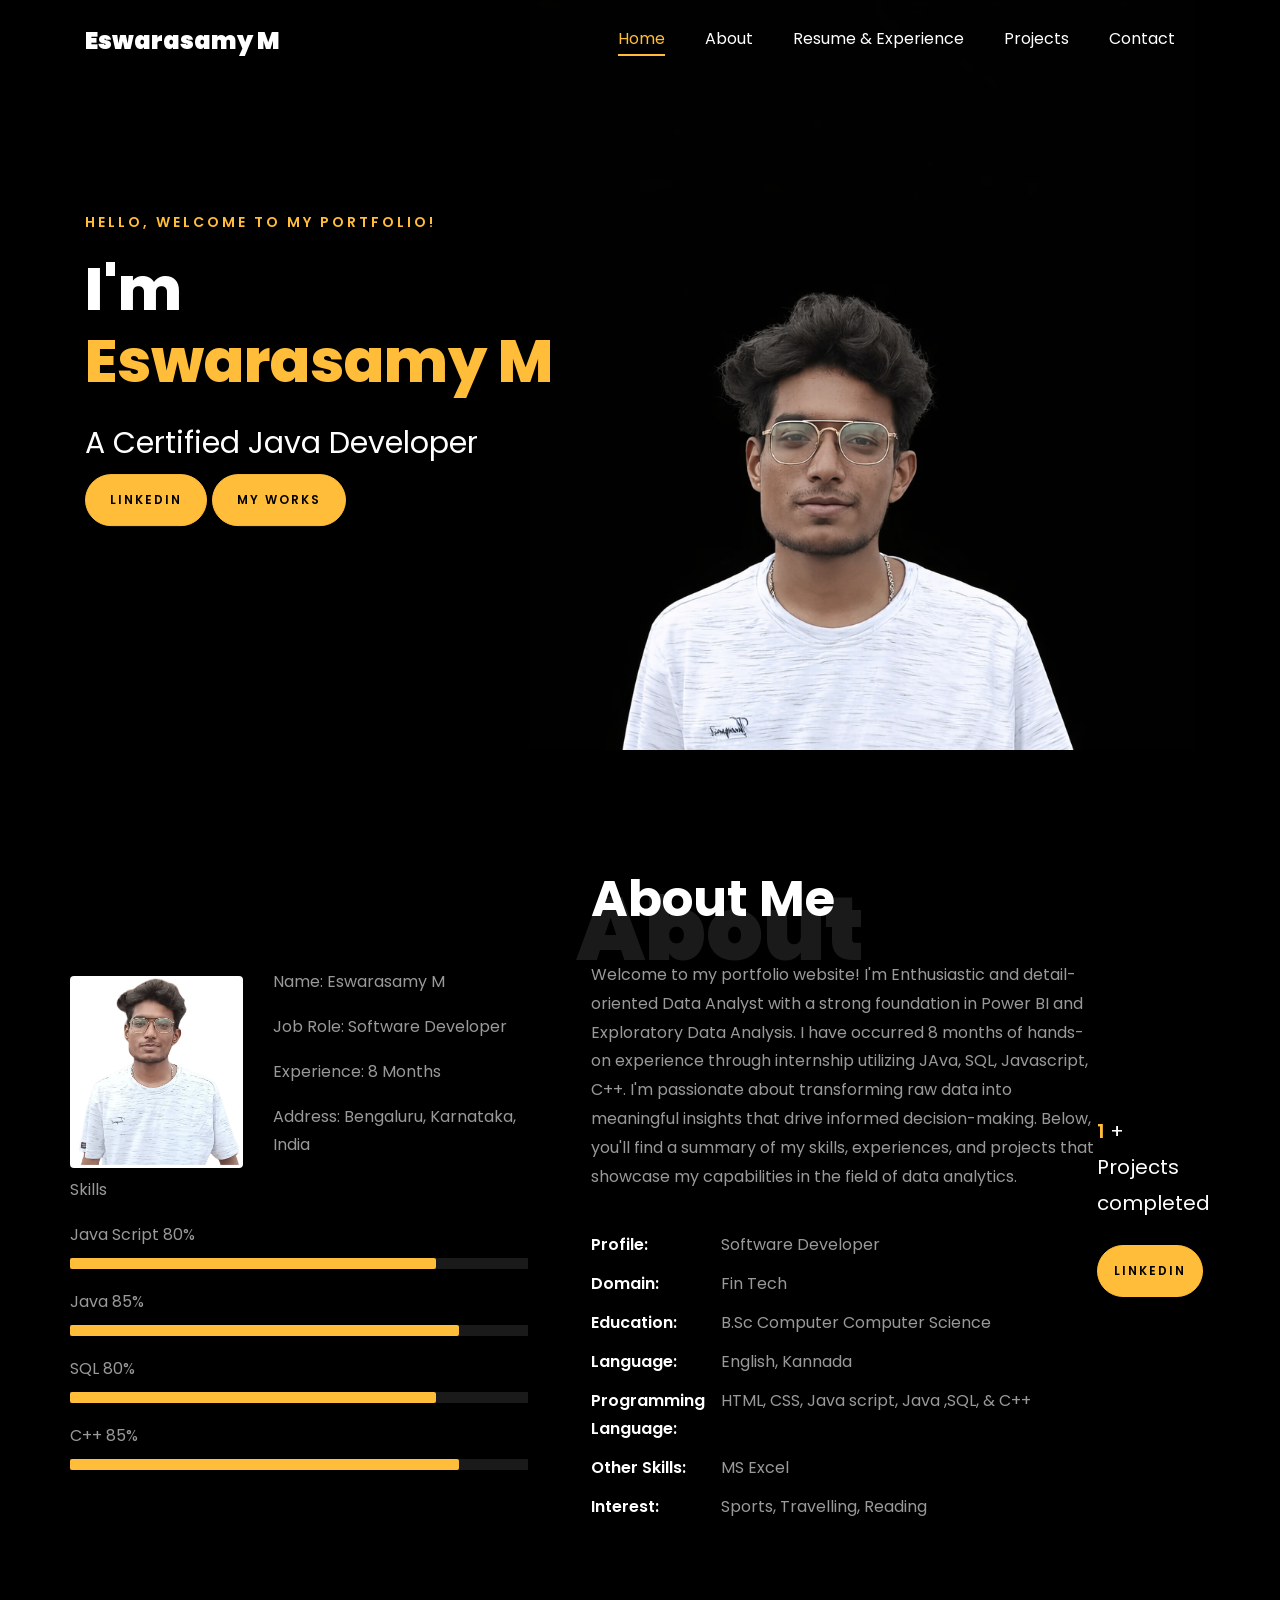
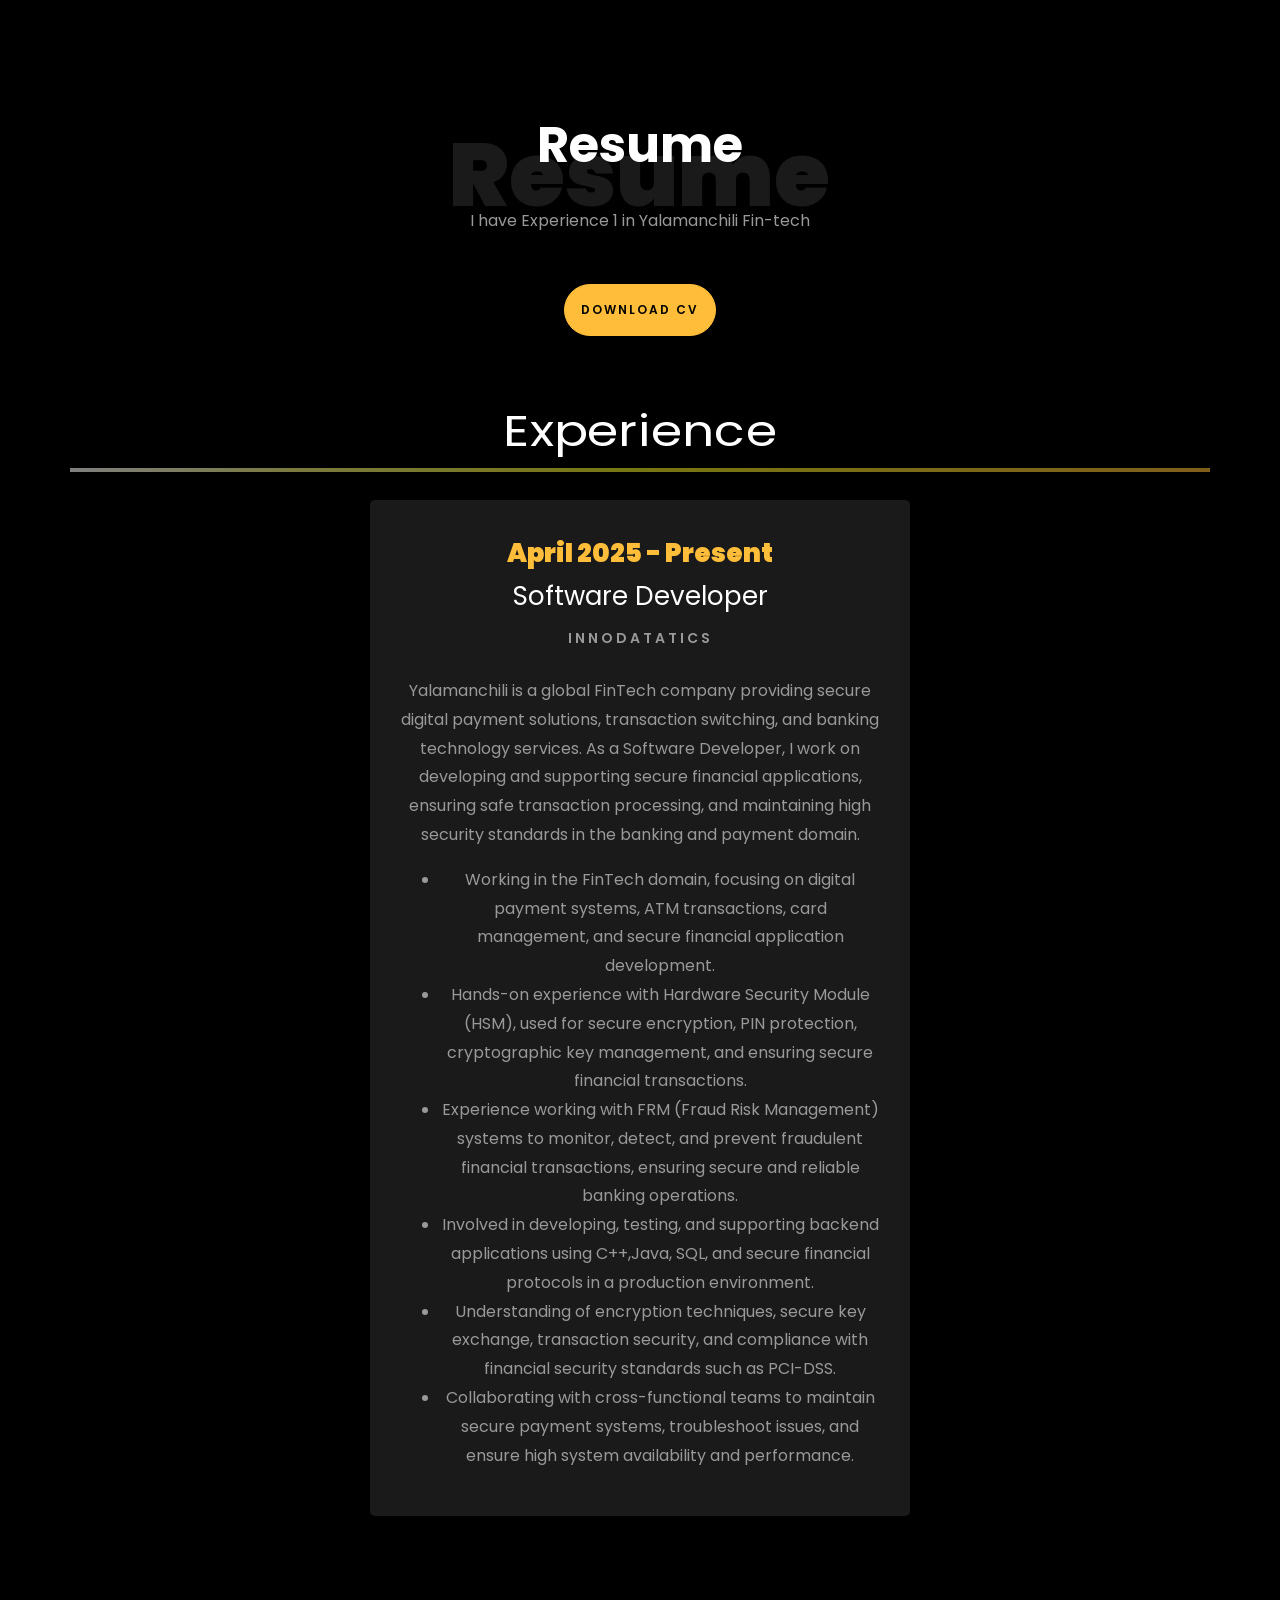
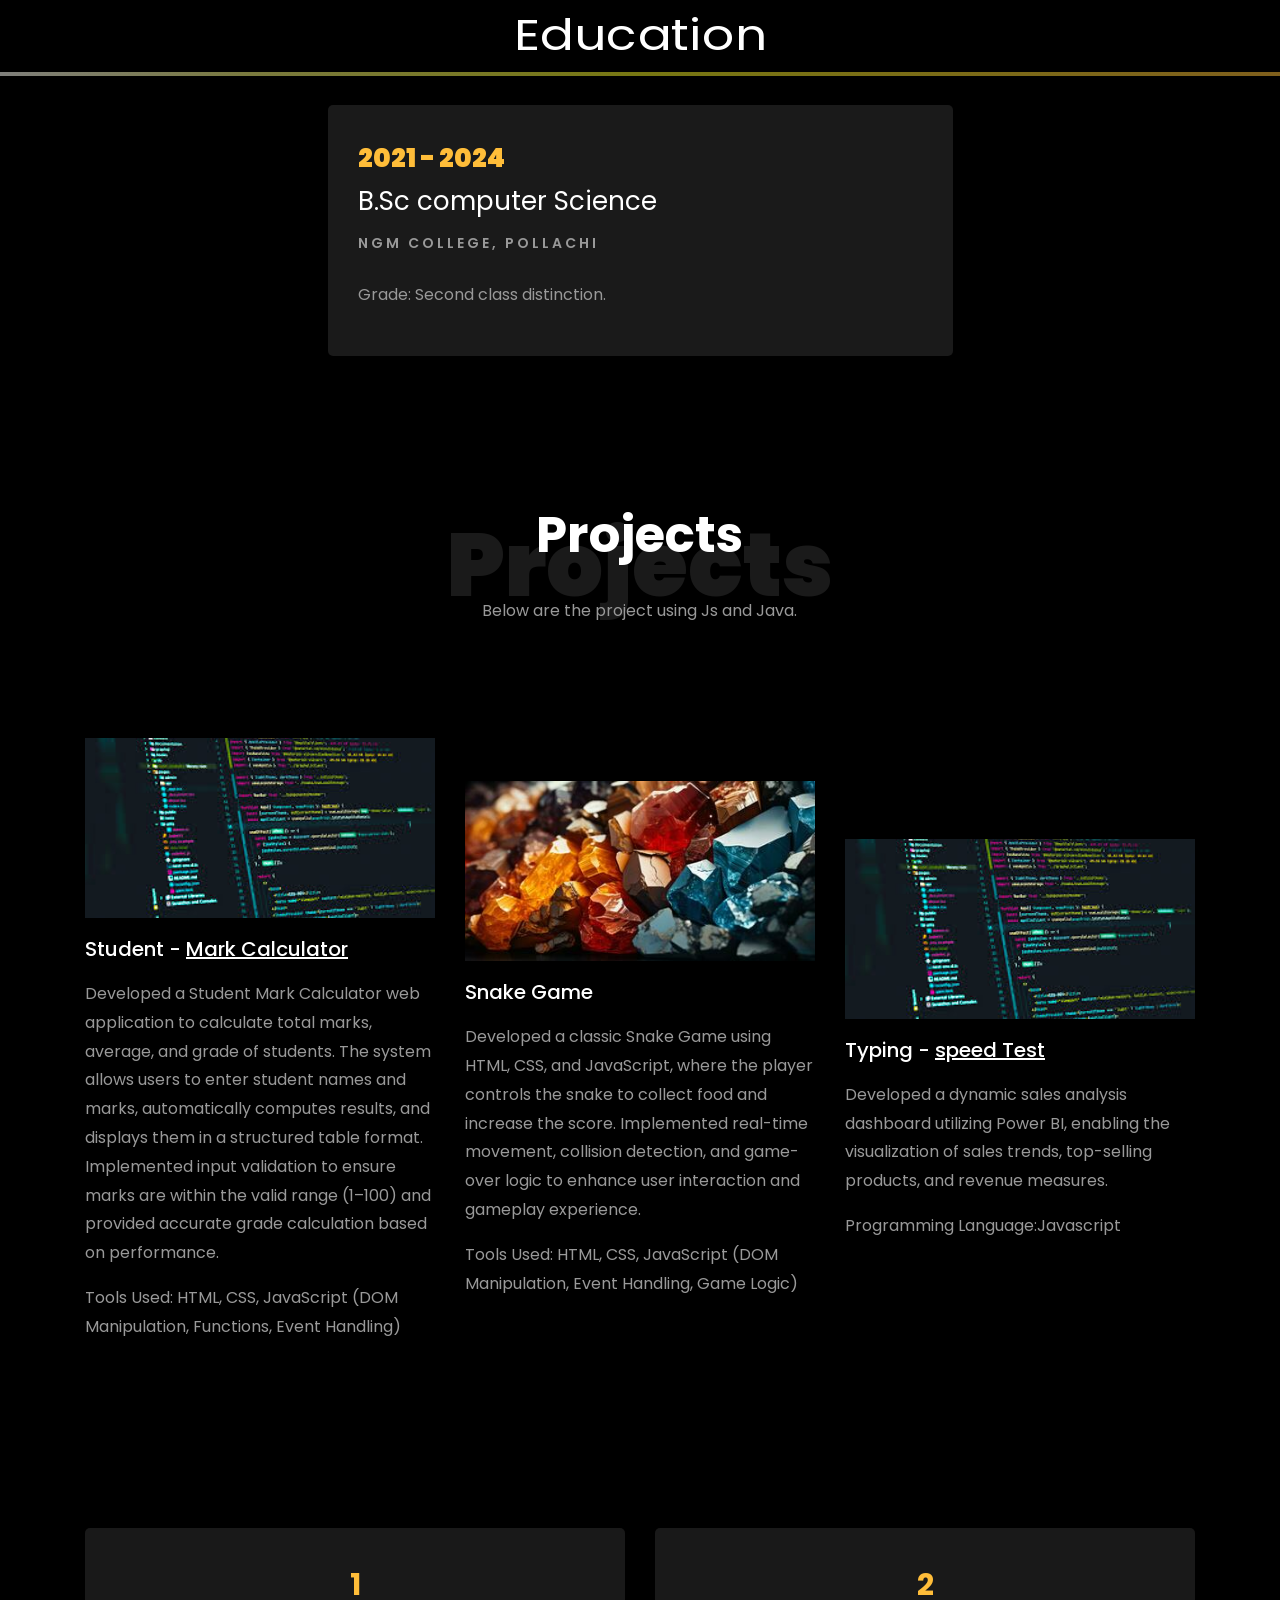
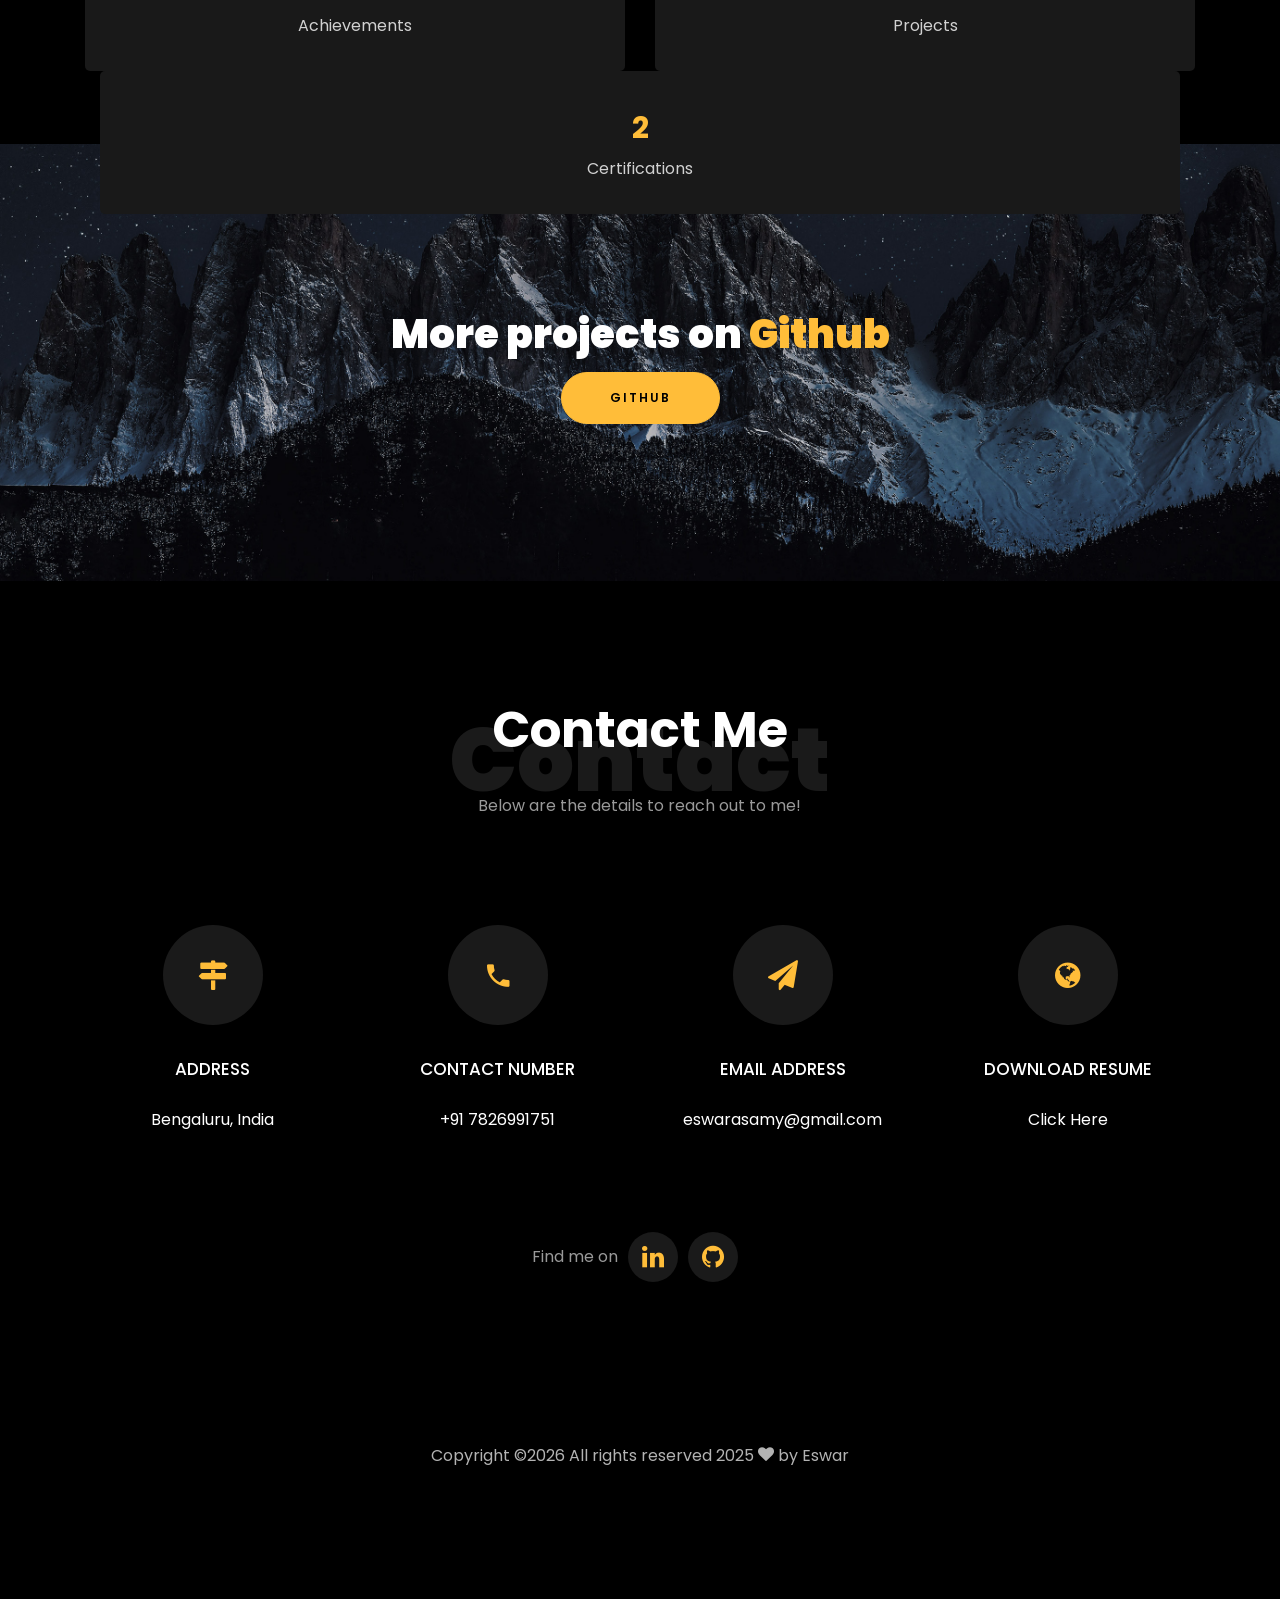
==== index.html @ d90d064b "File Added" ====
<!DOCTYPE html>
<html lang="en">
  <head>
    <title>Eswarsamy M</title>
    <meta charset="utf-8">
    <meta name="viewport" content="width=device-width, initial-scale=1, shrink-to-fit=no">
    
    <link href="https://fonts.googleapis.com/css?family=Poppins:100,200,300,400,500,600,700,800,900" rel="stylesheet">

    <link rel="stylesheet" href="css/open-iconic-bootstrap.min.css">
    <link rel="stylesheet" href="css/animate.css">
    
    <link rel="stylesheet" href="css/owl.carousel.min.css">
    <link rel="stylesheet" href="css/owl.theme.default.min.css">
    <link rel="stylesheet" href="css/magnific-popup.css">

    <link rel="stylesheet" href="css/aos.css">

    <link rel="stylesheet" href="css/ionicons.min.css">
    
    <link rel="stylesheet" href="css/flaticon.css">
    <link rel="stylesheet" href="css/icomoon.css">
    <link rel="stylesheet" href="css/style.css">



<style>

/*======================================
//--//-->   ABOUT
======================================*/

.about-mf .box-shadow-full {
  padding-top: 4rem;
  padding-bottom: 4rem;
}

.about-mf .about-img {
  margin-bottom: 2rem;
}

.about-mf .about-img img {
  margin-left: 10px;
}


.skill-mf .progress {
  /* background-color: #cde1f8; */
  margin: .5rem 0 1.2rem 0;
  border-radius: 0;
  height: .7rem;
}

.skill-mf .progress .progress-bar {
  height: .7rem;
  background-color: #ffbd39;
}


/* Animation styles */
#typing-animation {
  position: relative;
  font-size: 30px;
  font-weight: bold;
  color: rgb(255, 255, 255);
  overflow: hidden;
  white-space: nowrap;
  animation: typing 3s steps(20, end) infinite;
}

#typing-animation:before {
  content: "";
  /* position: absolute; */
  top: 0;
  left: 0;
  width: 0;
  height: 100%;
  background-color: #ccc;
  animation: typing-cursor 0.5s ease-in-out infinite;
}

@keyframes typing {
  from {
    width: 0;
  }
  to {
    width: 100%;
  }
}

@keyframes typing-cursor {
  from {
    width: 5px;
  }
  to {
    width: 0;
  }
}


/* project image zoom effect */

.zoom-effect {
  overflow: hidden;
  transition: transform 0.3s ease-out;
}

.zoom-effect:hover {
  transform: scale(1.1);
}


</style>


  </head>
  <body data-spy="scroll" data-target=".site-navbar-target" data-offset="300">
	  
	  
    <nav class="navbar navbar-expand-lg navbar-dark ftco_navbar ftco-navbar-light site-navbar-target" id="ftco-navbar">
	    <div class="container">
	      <a class="navbar-brand" href="index.html">Eswarasamy M</a>
	      <button class="navbar-toggler js-fh5co-nav-toggle fh5co-nav-toggle" type="button" data-toggle="collapse" data-target="#ftco-nav" aria-controls="ftco-nav" aria-expanded="false" aria-label="Toggle navigation">
	        <span class="oi oi-menu"></span> Menu
	      </button>

	      <div class="collapse navbar-collapse" id="ftco-nav">
	        <ul class="navbar-nav nav ml-auto">
	          <li class="nav-item"><a href="#home-section" class="nav-link"><span>Home</span></a></li>
	          <li class="nav-item"><a href="#about-section" class="nav-link"><span>About</span></a></li>
	          <li class="nav-item"><a href="#resume-section" class="nav-link"><span>Resume & Experience</span></a></li>
	          <li class="nav-item"><a href="#project-section" class="nav-link"><span>Projects</span></a></li>
	          <li class="nav-item"><a href="#contact-section" class="nav-link"><span>Contact</span></a></li>
	        </ul>
	      </div>
	    </div>
	  </nav>
	  <section id="home-section" class="hero">
		  <div class="home-slider  owl-carousel">
	       <div class="slider-item ">
	      	<div class="overlay"></div>
	         <div class="container">
	          <div class="row d-md-flex no-gutters slider-text align-items-end justify-content-end" data-scrollax-parent="true">
				<div class="one-third js-fullheight order-md-last img" style="height: 50px;  background-image: url(images/eswar.PNG) ; background-color: black;" > 
	          	 <div class="overlay"></div>
	          	</div>
		          <div class="one-forth d-flex  align-items-center ftco-animate" data-scrollax=" properties: { translateY: '70%' }">
		          	<div class="text">
		          		<span class="subheading">Hello, Welcome to my Portfolio!</span>
			            <h1 class="mb-4 mt-3">I'm <span>Eswarasamy M</span></h1>

						<!-- Element to contain animated typing -->
						<span id="typing-animation"></span>

						<script>

						// Initialize the typing animation
						const typingAnimationElement = document.getElementById('typing-animation');

						// Create an array of typing text
						const typingTexts = [
						// 'Data Analyst  ',
						//'MCA Graduate  ',
						//  'Teacher   ',
						];

						// Create a function to display the typing animation for a given text
						function playTypingAnimation(text) {
						// Loop through each character and add it to the element
						for (let i = 0; i < text.length; i++) {
							setTimeout(() => {
							typingAnimationElement.textContent += text[i];
							}, i * 200); // Increase the delay to slow down the typing animation
						}

						// Once the animation is complete, reset the text and start over
						setTimeout(() => {
							typingAnimationElement.textContent = '';
							playTypingAnimation(typingTexts[(typingTexts.indexOf(text) + 1) % typingTexts.length]);
						}, text.length * 200);
						}

						// Start the typing animation loop
						playTypingAnimation(typingTexts[0]);

						</script>

						<!--<br>
						<br>    -->
			            <h2>A Certified Java Developer</h2>
						<!-- <h2 class="d-flex" style="margin-bottom: 0">With over 5 years of experience</h2> -->
						<!-- <br> -->
			            <!-- <p><a href="https://www.youtube.com/@RishabhMishraOfficial" class="btn btn-primary py-3 px-4">YouTube</a> -->
							<p><a href="https://www.linkedin.com/in/eswarasamy/" class="btn btn-primary py-3 px-4">LinkedIn</a>  
							<a href="https://github.com/Eswarasamym" class="btn btn-primary py-3 px-4">My works</a></p> <!-- for white and black buttonbtn btn-white btn-outline-white py-3 px-4-->
		            </div>
		          </div>
	        	</div>
	        </div>
	      </div>
		</div>
    </section>



    <section class="ftco-about img ftco-section ftco-no-pb" id="about-section">
    	<div class="container">
			<div class="row">
				<div class="row d-flex align-items-stretch">
				<!-- <div class="row d-flex"> -->
					<div class="col-md-6 col-lg-5 d-flex">
						<div class="img-about img d-flex align-items-stretch">
							<div class="overlay">
								<div class="row">
									<div class="col-sm-6 col-md-5">
									  <div class="about-img">
										<img src="images/Eswarasamy.PNG" class="img-fluid rounded b-shadow-a" alt="">
									  </div>
									</div>
									<!-- Details next to profile image -->
									<div class="col-sm-6 col-md-7">
									  <div class="about-info">
										<p><span class="title-s">Name: </span> <span>Eswarasamy M</span></p>
										<p><span class="title-s">Job Role: </span> <span>Software Developer</span></p>
										<p><span class="title-s">Experience: </span> <span>8 Months</span></p>
										<p><span class="title-s">Address: </span> <span>Bengaluru, Karnataka, India</span></p>
									  </div>
									</div>
								  </div>

								<div class="skill-mf">
									<p class="title-s">Skills</p>
									<span>Java Script</Script></span> <span class="pull-right">80%</span>
									<div class="progress">
										<div class="progress-bar" role="progressbar" style="width: 80%;" aria-valuenow="80" aria-valuemin="0"
											aria-valuemax="100"></div>
									</div>
									
									<span>Java</span> <span class="pull-right">85%</span>
									<div class="progress">
										<div class="progress-bar" role="progressbar" style="width: 85%" aria-valuenow="85" aria-valuemin="0"
											aria-valuemax="100"></div>
									</div>
									
									<span>SQL</span> <span class="pull-right">80%</span>
									<div class="progress">
										<div class="progress-bar" role="progressbar" style="width: 80%" aria-valuenow="80" aria-valuemin="0"
											aria-valuemax="100"></div>
									</div>
									
									<span>C++</span> <span class="pull-right">85%</span>
									<div class="progress">
										<div class="progress-bar" role="progressbar" style="width: 85%" aria-valuenow="85" aria-valuemin="0"
											aria-valuemax="100"></div>
									</div>
									
									<!--<span>MS Excel</span> <span class="pull-right">85%</span>
									<div class="progress">
										<div class="progress-bar" role="progressbar" style="width: 85%" aria-valuenow="85" aria-valuemin="0"
											aria-valuemax="100"></div> 
									</div>   -->
								</div>
							</div>
						</div>
					</div>
					
					<div class="col-md-6 col-lg-7 pl-lg-5 pb-5">
						<div class="row justify-content-start pb-3">
							<div class="col-md-12 heading-section ftco-animate">
								
								<h1 class="big">About</h1>
								<h2 class="mb-4">About Me</h2>
								
								<p>Welcome to my portfolio website! I'm Enthusiastic and detail-oriented Data Analyst with a strong foundation in Power BI and Exploratory Data Analysis. I have occurred 8 months of hands-on experience
									through internship utilizing JAva, SQL, Javascript, C++. I'm passionate about transforming raw data into meaningful insights that drive informed decision-making. 
									Below, you'll find a summary of my skills, experiences, and projects that showcase my capabilities in the field of data analytics.
								</p>
								<ul class="about-info mt-4 px-md-0 px-2">
									<li class="d-flex"><span>Profile:</span> <span>Software Developer</span></li>
									<li class="d-flex"><span>Domain:</span> <span>Fin Tech</span></li>
									<li class="d-flex"><span>Education:</span> <span>B.Sc  Computer Computer Science</span></li>
									<li class="d-flex"><span>Language:</span> <span>English, Kannada</span></li>
									<li class="d-flex"><span>Programming Language:</span> <span>HTML, CSS, Java script, Java ,SQL, &amp; C++  </span></li>
									<li class="d-flex"><span>Other Skills:</span> <span> MS Excel</span></li>
									<li class="d-flex"><span>Interest:</span> <span>Sports, Travelling, Reading</span></li>
									
								</ul>
							</div>
						</div>


						<div class="counter-wrap ftco-animate d-flex mt-md-3">
							<div class="text">
								<p class="mb-4">
									<span class="number" data-number="5">0</span> <span>+</span>
									<span>&nbsp; Projects completed</span>
								</p>
								<p><a href="https://www.linkedin.com/in/eswarasamy/" target="_blank" class="btn btn-primary py-3 px-3">LinkedIn</a></p>
							</div>
						</div>
					</div>
				</div>
			</div>
		</div>
    </section>



	
    <section class="ftco-section ftco-no-pb" id="resume-section">
    	<div class="container">
    		<div class="row justify-content-center pb-5">
          <div class="col-md-10 heading-section text-center ftco-animate">
          	<h1 class="big big-2">Resume</h1>
            <h2 class="mb-4">Resume</h2>
            <p>I have Experience 1 in Yalamanchili Fin-tech </p>
			<div class="row justify-content-center mt-5">
				<div class="col-md-6 text-center ftco-animate">
					<p><a href="./Docement/Eswarasamy_Software_Developer.pdf" target="_blank" class="btn btn-primary py-3 px-3">Download CV</a></p>
				</div>
			</div>
          </div>
        </div>


		<div class="row">
			<h1 class="big-4">Experience</h1>
			<div class="underline"></div>
		</div>
		<br>
		
		<!--<div class="row">
				<div class="col-md-6">
					<div class="resume-wrap ftco-animate" align item="'Center">
						<span class="date">April 2025 - Present</span>
						<h2>Software Developer</h2>
						<span class="position">Innodatatics</span>
						<p class="mt-4">Innodatatics is constantly engaged in solving the problems of clients by closely working with them at each level in the field of Data Analytics, IOT, Deep Learning.</p>
						    <ul>
								<li>Possess a solid understanding of data visualization techniques, including EDA(4 Moment Business Decisions).</li>
								<li>Gained hands-on experience in data pre-processing, reports building and collaborative problem-solving.</li>
								<li>Pre-processing and building a Data Visulization reports using Python, EDA, SQL, Power BI, Tableau and Advanced Excel.</li>
								<li>Skilled in data cleaning and pre-processing, data visualization, report building and programming language like python. Familiar with Python libraries like Pandas, Numpy, Seaborn, Matplotlib, Scipy</li>
							</ul>
						</p>
					</div>

				</div>-->

			<div class="row">
    		<div class="col-md-6">
        	<div class="resume-wrap ftco-animate text-center">
            <span class="date">April 2025 - Present</span>
            <h2>Software Developer</h2>
            <span class="position">Innodatatics</span>
            <p class="mt-4">
    Yalamanchili is a global FinTech company providing secure digital payment solutions, transaction switching, and banking technology services. As a Software Developer, I work on developing and supporting secure financial applications, ensuring safe transaction processing, and maintaining high security standards in the banking and payment domain.
</p>

<ul class="text-start">

    <li>Working in the FinTech domain, focusing on digital payment systems, ATM transactions, card management, and secure financial application development.</li>

    <li>Hands-on experience with Hardware Security Module (HSM), used for secure encryption, PIN protection, cryptographic key management, and ensuring secure financial transactions.</li>

    <li>Experience working with FRM (Fraud Risk Management) systems to monitor, detect, and prevent fraudulent financial transactions, ensuring secure and reliable banking operations.</li>

    <li>Involved in developing, testing, and supporting backend applications using C++,Java, SQL, and secure financial protocols in a production environment.</li>

    <li>Understanding of encryption techniques, secure key exchange, transaction security, and compliance with financial security standards such as PCI-DSS.</li>

    <li>Collaborating with cross-functional teams to maintain secure payment systems, troubleshoot issues, and ensure high system availability and performance.</li>

</ul>


        </div>
    </div>
</div>


				<!--<div class="col-md-6">
					<div class="resume-wrap ftco-animate">
						<span class="date">NOV 2023 - DEC 2023</span>
						<h2>Data Analyst Virtual Intern</h2>
						<span class="position">MeriSKILL</span>
						<p class="mt-4">MeriSKILL is an expanding Edtech platform with a global presence in 50+ countries India, US, UK, Canada and many, focusing on the development of a social media platform designed to enhance skills, foster networking, and facilitate content sharing.</p>
							<ul>
								<li>Assisted in understanding clients business problem, objective and constraint.</li>
								<li>Solved difficulties with data consistency and performed exploratory data analysis on large datasets to identify trends, outliers, and other insights using SQL and Python.</li>
								<li>Assisted in the development of data visualizations and reports to effectively communicate key insights to stakeholders using Power BI.</li>
							</ul>
						</p>
					</div>-->

				</div>
			</div>

		<br>
		<br>

		<style>
			.resume-wrap {
				height: 100%; /* Adjust this value as needed */
			}
		</style>
		<div class="row">
			<h1 class="big-4">Education</h1>
			<div class="underline"></div>
		</div>
		<br>
		
			<div class="row">
    			<div class="col-md-6">
    				<div class="resume-wrap ftco-animate">
    					<span class="date">2021 - 2024</span>
    					<h2>B.Sc computer Science</h2>
    					<span class="position">NGM College, pollachi</span>
    					<p class="mt-4">Grade: Second class distinction.</p>
    				</div>
    			</div>

    			<!--<div class="col-md-6">
    				<div class="resume-wrap ftco-animate">
    					<span class="date">2015 - 2017</span>
    					<h2>Pre University College</h2>
    					<span class="position">Concorde Mahesh PU College</span>
    					<p class="mt-4">Grade: First class distinction.</p>
    				</div>
				</div>-->
    		</div>

    	
    	</div>
    </section>


    <section class="ftco-section" id="project-section">
      <div class="container">
        <div class="row justify-content-center mb-5 pb-5">
          <div class="col-md-7 heading-section text-center ftco-animate">
            <h1 class="big big-2">Projects</h1>
            <h2 class="mb-4">Projects</h2>
            <p>Below are the project using Js and Java.</p>
          </div>
        </div>
        <div class="row d-flex">
          <div class="col-md-4 d-flex ftco-animate">
          	<div class="blog-entry justify-content-end">
              <a href="https://github.com/Eswarasamym/Student-Grade-Calculator" class="block-20 zoom-effect" style="background-image: url('images/project1.jpg');">
              </a>
              <div class="text mt-3 float-right d-block">

                <h3 class="heading"><a href="  ">Student  - <u>Mark Calculator</u></a></h3>
                <p>Developed a Student Mark Calculator web application to calculate total marks, average, and grade of students. The system allows users to enter student names and marks, automatically computes results, and displays them in a structured table format. Implemented input validation to ensure marks are within the valid range (1–100) and provided accurate grade calculation based on performance.</p>

				<p>Tools Used: HTML, CSS, JavaScript (DOM Manipulation, Functions, Event Handling)</p>
              </div>
            </div>
          </div>
          <div class="col-md-4 d-flex ftco-animate">
          	<div class="blog-entry justify-content-end">
              <a href="#" class="block-20 zoom-effect" style="background-image: url('images/project2.jpg');">
              </a>
              <div class="text mt-3 float-right d-block">

                <h3 class="heading"><a href="#">Snake Game</a></h3>

				<p>Developed a classic Snake Game using HTML, CSS, and JavaScript, where the player controls the snake to collect food and increase the score. Implemented real-time movement, collision detection, and game-over logic to enhance user interaction and gameplay experience.</p>

				<p>Tools Used: HTML, CSS, JavaScript (DOM Manipulation, Event Handling, Game Logic)</p>

              </div>
            </div>
          </div>
          <div class="col-md-4 d-flex ftco-animate">
          	<div class="blog-entry">
              <a href="https://github.com/Eswarasamym/Typing-Speed-test" class="block-20 zoom-effect" style="background-image: url('images/project1.jpg');">
              </a>
              <div class="text mt-3 float-right d-block">

                <h3 class="heading"><a href="https://github.com/Eswarasamym/Typing-Speed-test">Typing  - <u>speed Test</u></a></h3>
                <p>Developed a dynamic sales analysis dashboard utilizing Power BI, enabling the visualization of sales trends, top-selling products, and revenue measures.</p>
				<p>Programming Language:Javascript</p>
              </div>
            </div>
          </div>
        </div>
	<br>
		<!-- added justify-content-center to center align the last two projects -->
		<div class="row d-flex justify-content-center">  
			<!--<div class="col-md-4 d-flex ftco-animate">
				<div class="blog-entry justify-content-end">
				<a href="https://github.com/DeekshithKGowda/Road-Accident-Analysis-Power-BI" class="block-20 zoom-effect" style="background-image: url('images/project4.jpeg');">
				</a>
				<div class="text mt-3 float-right d-block">
  
				  <h3 class="heading"><a href="https://github.com/DeekshithKGowda/Road-Accident-Analysis-Power-BI">Road Accident Analysis Project</a></h3>
				  <p>Designed an in depth tracking and analysis report for recurring traffic incidents, and developed a comprehensive tracking and analysis report for recurrent traffic accidents. </p>
				  <p>Tools Used: Power BI</p>
				</div>
			  </div>
			</div>-->
		 </div>
	  </div>
	</section>

	<section class="ftco-section ftco-no-pt ftco-no-pb ftco-counter img" id="section-counter">
      <div class="container">
		<div class="row d-md-flex align-items-center">
          <div class="col-md d-flex justify-content-center counter-wrap ftco-animate">
            <div class="block-18">
              <div class="text">
                <strong class="number" data-number="4">0</strong>
                <span>Achievements</span>
              </div>
            </div>
          </div>
          <div class="col-md d-flex justify-content-center counter-wrap ftco-animate">
            <div class="block-18">
              <div class="text">
                <strong class="number" data-number="7">0</strong>
                <span>Projects</span>
              </div>
            </div>
          </div>
          
          </div>

          <div class="col-md d-flex justify-content-center counter-wrap ftco-animate">
            <div class="block-18">
              <div class="text">
                <strong class="number" data-number="7">0</strong>
                <span>Certifications</span>
              </div>
            </div>
          </div>
        </div>
      </div>
	
	  <div class="ftco-section ftco-hireme img margin-top" style="background-image: url(images/bg_1.jpg)">
			<!-- <div class="container"> -->
				<div class="row justify-content-center">
					<div class="col-md-7 ftco-animate text-center">
						<h2>More projects on<span> Github  </span> </h2>
						<p><a href="https://github.com/Eswarasamym/" target="_blank" class="btn btn-primary py-3 px-5">GitHub</a></p>
						<br> 	
						
					</div>
				</div>
			<!-- </div> -->
		</div>
	</section>



    <section class="ftco-section contact-section ftco-no-pb" id="contact-section">
      <div class="container">
      	<div class="row justify-content-center mb-5 pb-3">
          <div class="col-md-7 heading-section text-center ftco-animate">
            <h1 class="big big-2">Contact</h1>
            <h2 class="mb-4">Contact Me</h2>
            <p>Below are the details to reach out to me!</p>
          </div>
        </div>

        <div class="row d-flex contact-info mb-5">
          <div class="col-md-6 col-lg-3 d-flex ftco-animate">
          	<div class="align-self-stretch box p-4 text-center">
          		<div class="icon d-flex align-items-center justify-content-center">
          			<span class="icon-map-signs"></span>
          		</div>
          		<h3 class="mb-4">Address</h3>
	            <p><a href="#">Bengaluru, India</a></p>
	          </div>
          </div>
          <div class="col-md-6 col-lg-3 d-flex ftco-animate">
          	<div class="align-self-stretch box p-4 text-center">
          		<div class="icon d-flex align-items-center justify-content-center">
          			<span class="icon-phone2"></span>
          		</div>
          		<h3 class="mb-4">Contact Number</h3>
	            <p><a href="tel://7826991751">+91 7826991751</a></p>
	          </div>
          </div>
          <div class="col-md-6 col-lg-3 d-flex ftco-animate">
          	<div class="align-self-stretch box p-4 text-center">
          		<div class="icon d-flex align-items-center justify-content-center">
          			<span class="icon-paper-plane"></span>
          		</div>
          		<h3 class="mb-4">Email Address</h3>
	            <p><a href="mailto:eswarasamy87@gmail.com">eswarasamy@gmail.com</a></p>
	          </div>
          </div>
          <div class="col-md-6 col-lg-3 d-flex ftco-animate">
          	<div class="align-self-stretch box p-4 text-center">
          		<div class="icon d-flex align-items-center justify-content-center">
          			<span class="icon-globe"></span>
          		</div>
          		<h3 class="mb-4">Download Resume</h3>
	            <p><a href="./Docement/Eswarasamy_Software_Developer.pdf">Click Here</a></p>
	          </div>
          </div>

		  <div class="container">
			<br>
			<br>
			
			</div>
				<br>
					<ul class="ftco-footer-social list-unstyled d-flex justify-content-center align-items-center mb-0">
					  <li class="ftco-animate normal-txt">Find me on </li>
					  <!-- <li class="ftco-animate"><a href="https://www.youtube.com/@RishabhMishraOfficial"><span class="icon-youtube"></span></a></li> -->
					  <li class="ftco-animate"><a href="https://www.linkedin.com/in/eswarasamy/"><span class="icon-linkedin"></span></a></li>  
					  <!-- <li class="ftco-animate"><a href="https://twitter.com/rishabhnmishra"><span class="icon-twitter"></span></a></li>
					  <li class="ftco-animate"><a href="https://twitter.com/rishabhnmishra"><span class="icon-facebook"></span></a></li>
				      <li class="ftco-animate"><a href="https://www.instagram.com/rishabhnmishra/"><span class="icon-instagram"></span></a></li> -->
					  <li class="ftco-animate"><a href="https://github.com/Eswarasamym"><span class="icon-github"></span></a></li>  
					</ul>
				<br>
		   </div>
   </div>
 </section>


 
	
    <footer class="ftco-footer ftco-section">
		<div class="container">
		  <div class="row">
			<div class="col-md-12 text-center">
  
			  <p><!-- Link back to Colorlib can't be removed. Template is licensed under CC BY 3.0. -->
	Copyright &copy;<script>document.write(new Date().getFullYear());</script> All rights reserved 2025 <i class="icon-heart color-danger" aria-hidden="true"></i> by <a href="#" target="_blank">Eswar</a>
	<!-- Link back to Colorlib can't be removed. Template is licensed under CC BY 3.0. --></p>
			</div>
		  </div>
		</div>
	  </footer>


  <!-- loader -->
  <div id="ftco-loader" class="show fullscreen"><svg class="circular" width="48px" height="48px"><circle class="path-bg" cx="24" cy="24" r="22" fill="none" stroke-width="4" stroke="#eeeeee"/><circle class="path" cx="24" cy="24" r="22" fill="none" stroke-width="4" stroke-miterlimit="10" stroke="#F96D00"/></svg></div>


  <script src="js/jquery.min.js"></script>
  <script src="js/jquery-migrate-3.0.1.min.js"></script>
  <script src="js/popper.min.js"></script>
  <script src="js/bootstrap.min.js"></script>
  <script src="js/jquery.easing.1.3.js"></script>
  <script src="js/jquery.waypoints.min.js"></script>
  <script src="js/jquery.stellar.min.js"></script>
  <script src="js/owl.carousel.min.js"></script>
  <script src="js/jquery.magnific-popup.min.js"></script>
  <script src="js/aos.js"></script>
  <script src="js/jquery.animateNumber.min.js"></script>
  <script src="js/scrollax.min.js"></script>
  
  <script src="js/main.js"></script>
    
  </body>
</html>
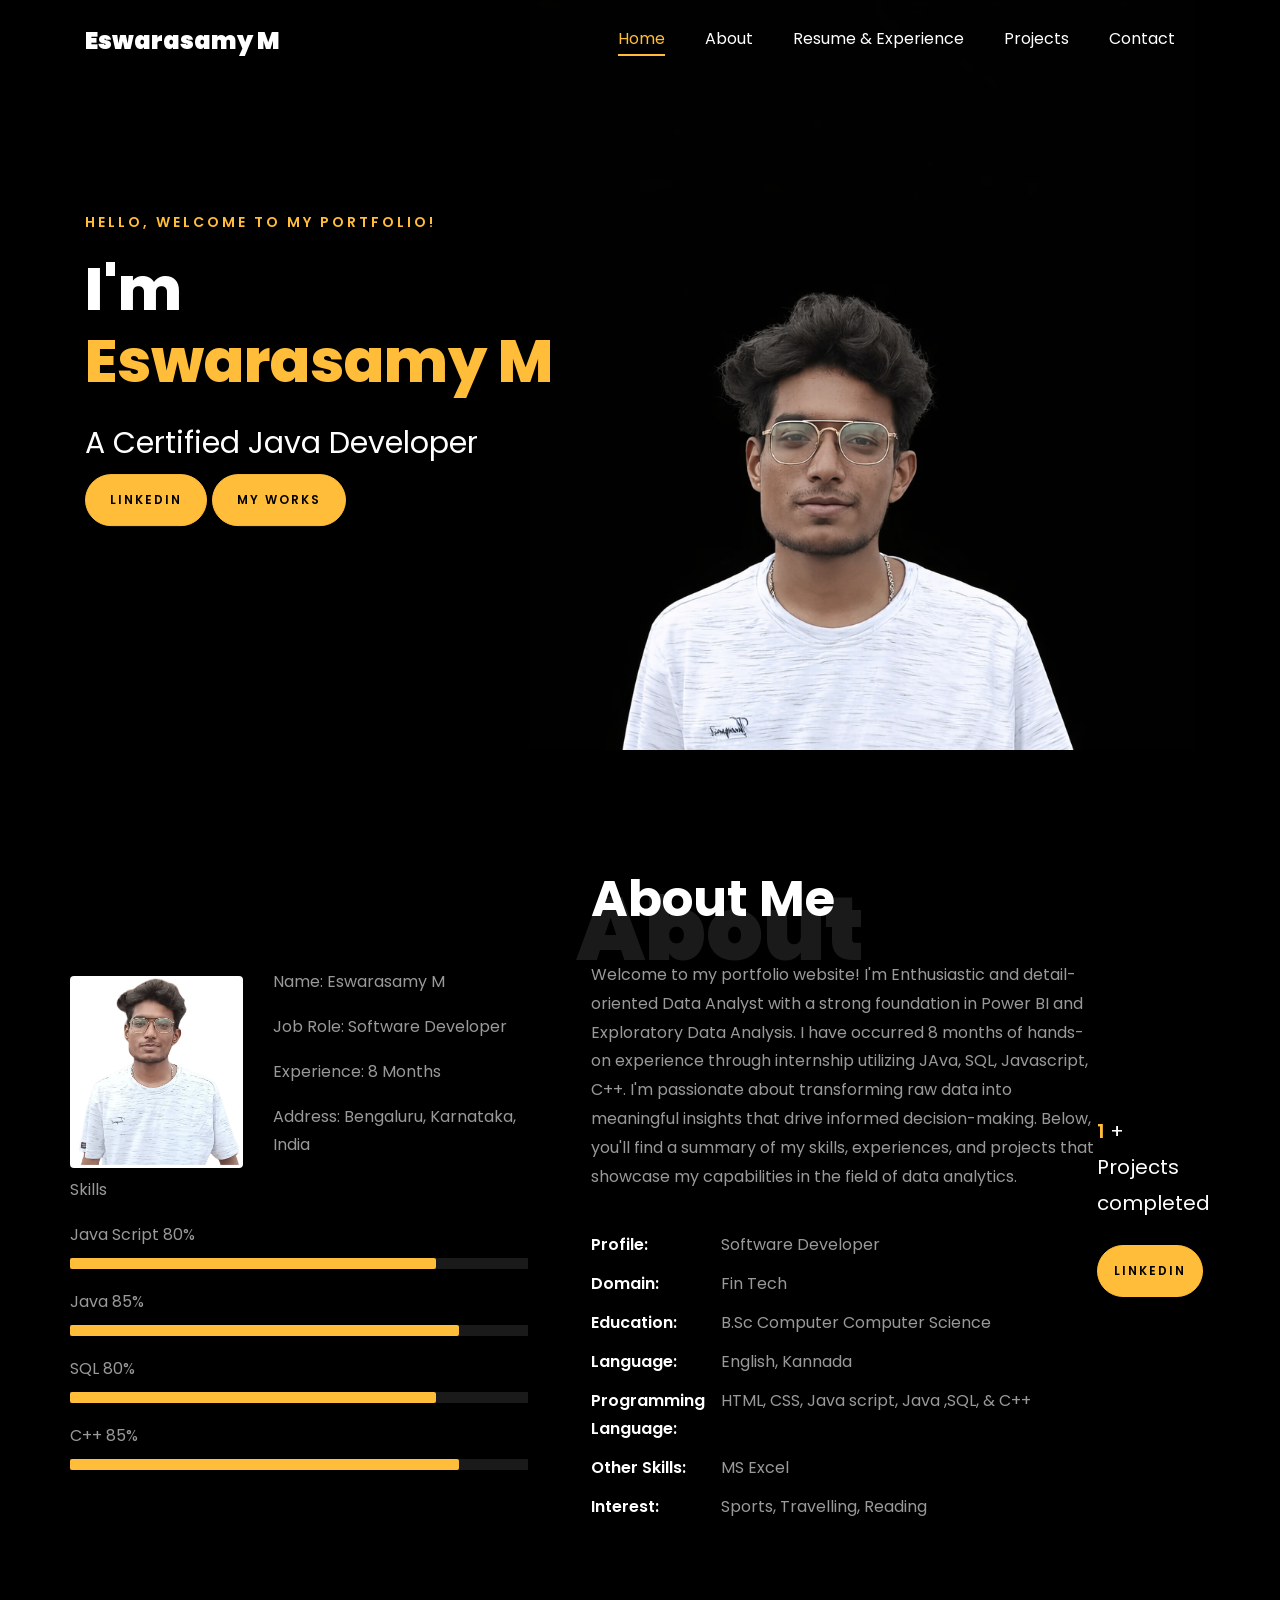
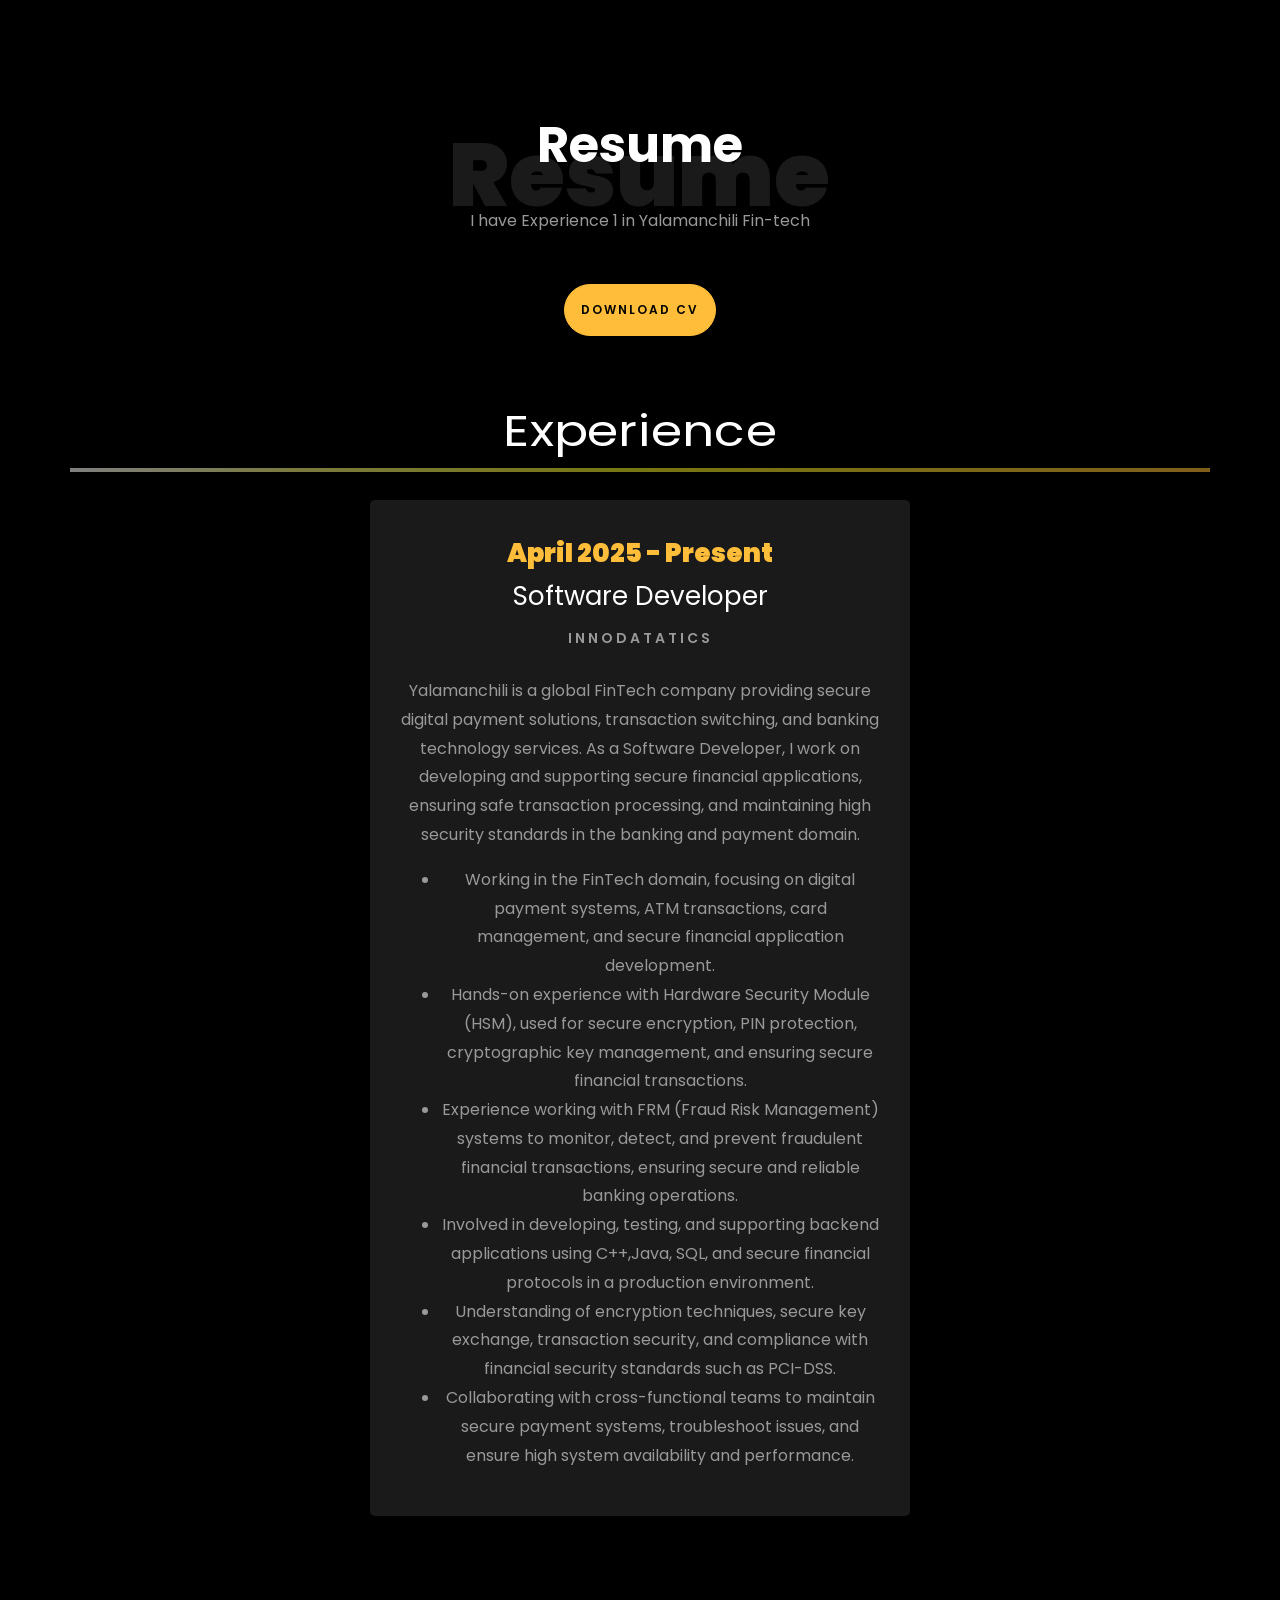
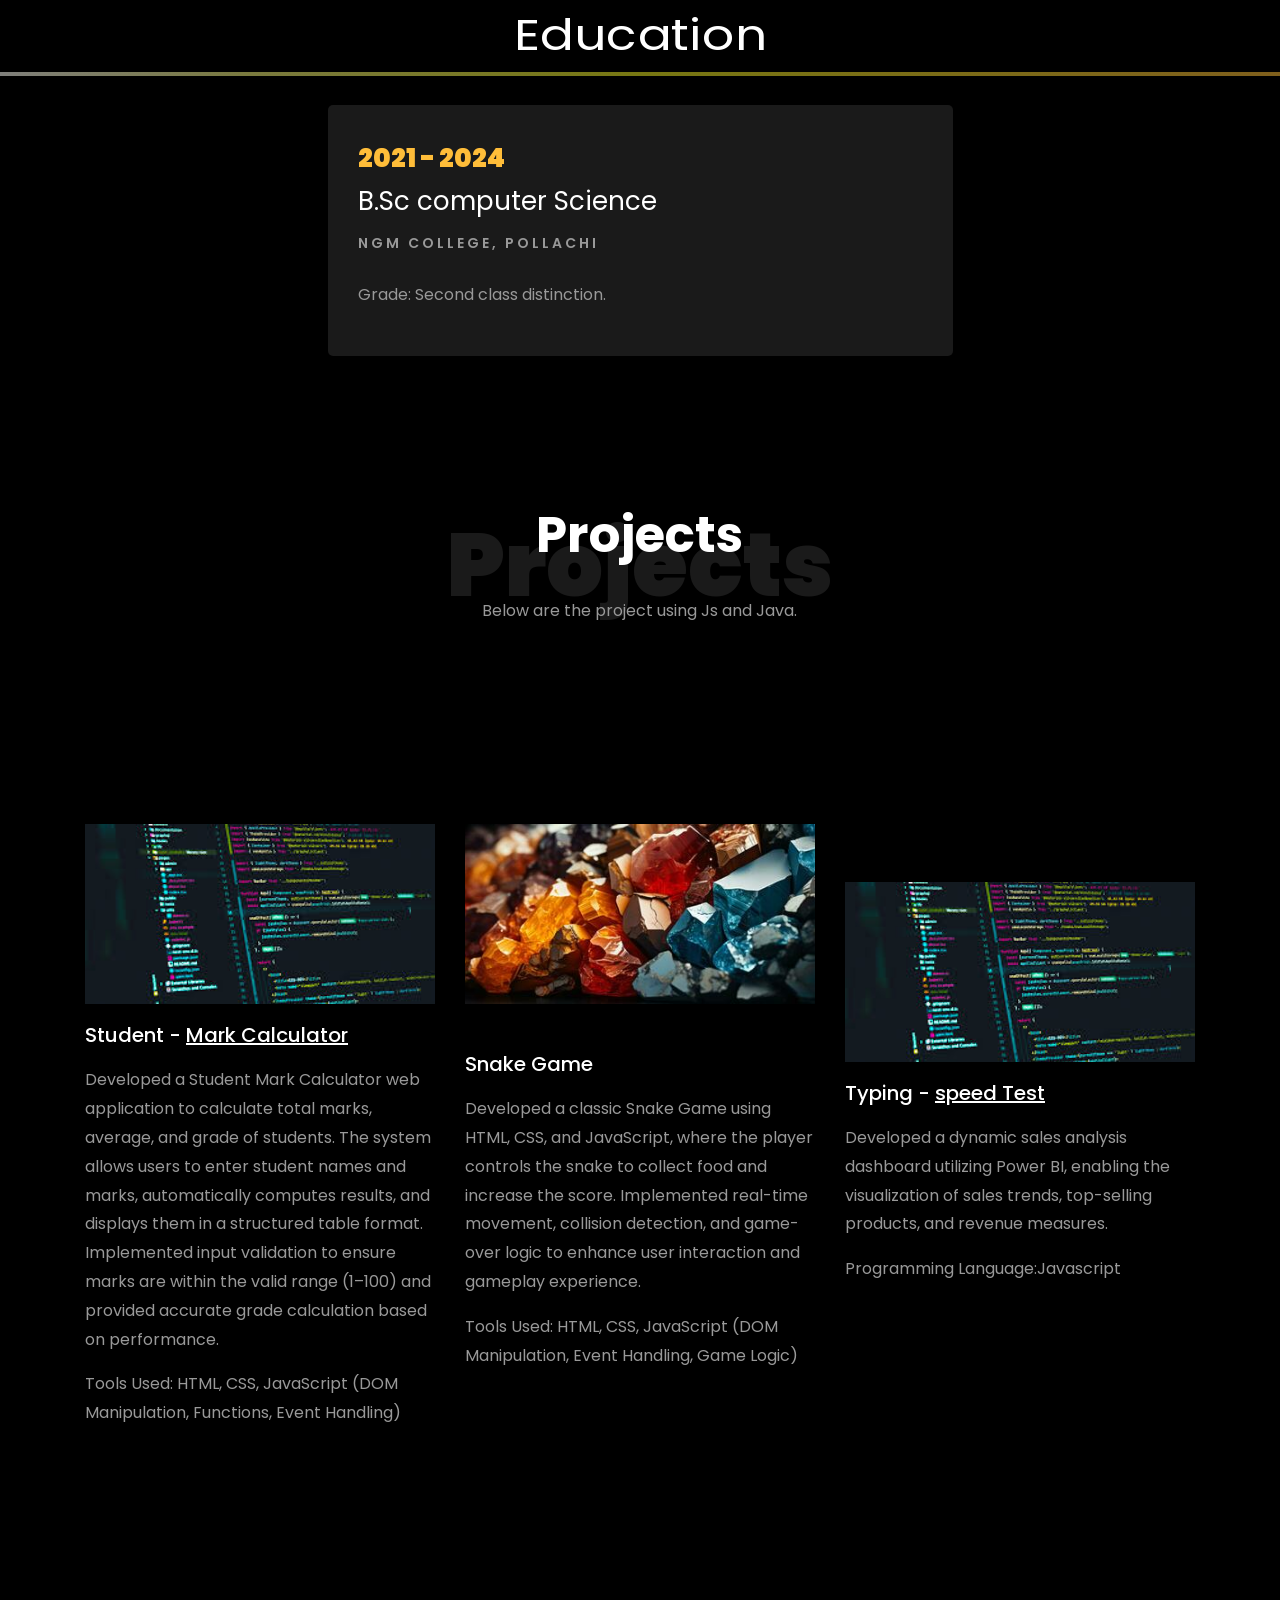
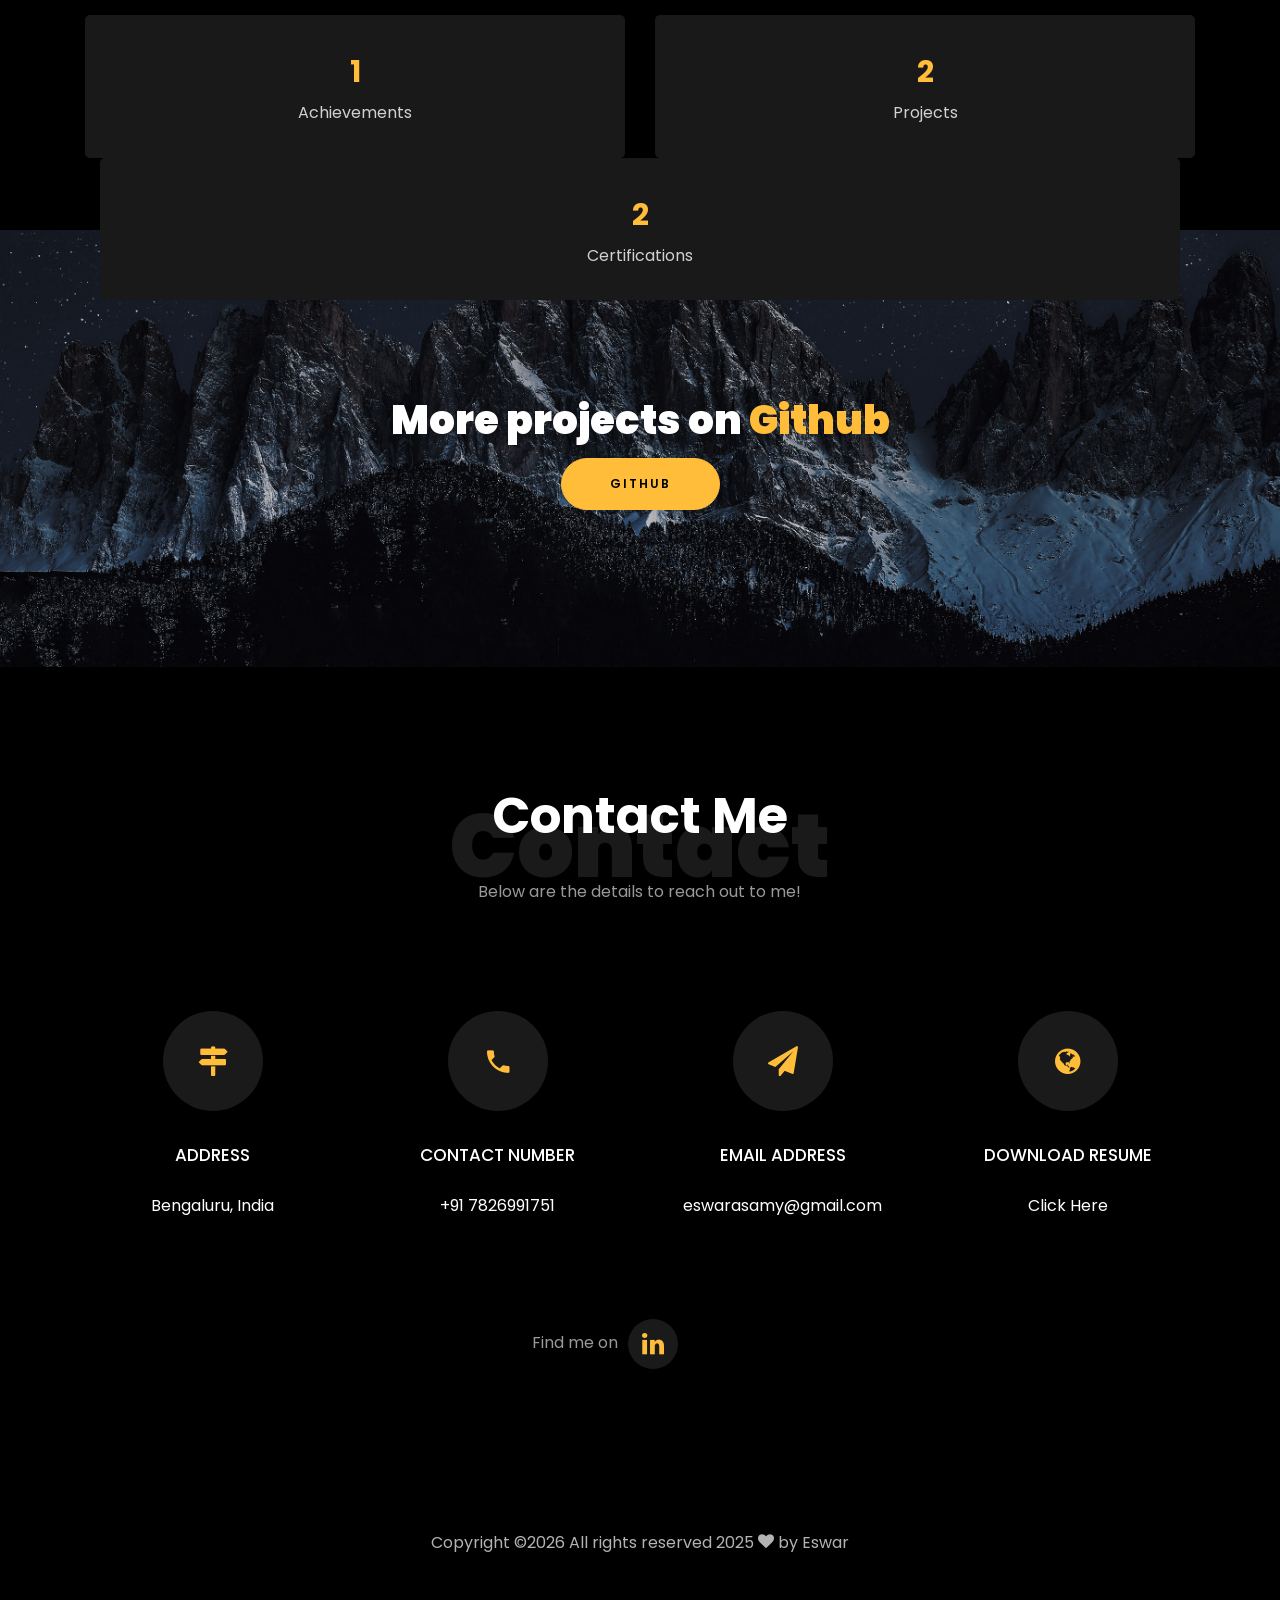
==== commit 490d1ef5: "File Added" ====
--- a/index.html
+++ b/index.html
@@ -446,7 +446,11 @@
         </div>
         <div class="row d-flex">
           <div class="col-md-4 d-flex ftco-animate">
+			
           	<div class="blog-entry justify-content-end">
+				<br>
+			<br>
+			<br>
               <a href="https://github.com/Eswarasamym/Student-Grade-Calculator" class="block-20 zoom-effect" style="background-image: url('images/project1.jpg');">
               </a>
               <div class="text mt-3 float-right d-block">
@@ -460,8 +464,9 @@
           </div>
           <div class="col-md-4 d-flex ftco-animate">
           	<div class="blog-entry justify-content-end">
-              <a href="#" class="block-20 zoom-effect" style="background-image: url('images/project2.jpg');">
-              </a>
+				<br>
+              <a href="#" class="block-20 zoom-effect" style="background-image: url('images/project2.jpg');"></a>
+			  <br>
               <div class="text mt-3 float-right d-block">
 
                 <h3 class="heading"><a href="#">Snake Game</a></h3>
@@ -488,8 +493,8 @@
         </div>
 	<br>
 		<!-- added justify-content-center to center align the last two projects -->
-		<div class="row d-flex justify-content-center">  
-			<!--<div class="col-md-4 d-flex ftco-animate">
+		<!--<div class="row d-flex justify-content-center">  
+			<div class="col-md-4 d-flex ftco-animate">
 				<div class="blog-entry justify-content-end">
 				<a href="https://github.com/DeekshithKGowda/Road-Accident-Analysis-Power-BI" class="block-20 zoom-effect" style="background-image: url('images/project4.jpeg');">
 				</a>
@@ -500,8 +505,8 @@
 				  <p>Tools Used: Power BI</p>
 				</div>
 			  </div>
-			</div>-->
-		 </div>
+			</div>
+		 </div>-->
 	  </div>
 	</section>
 
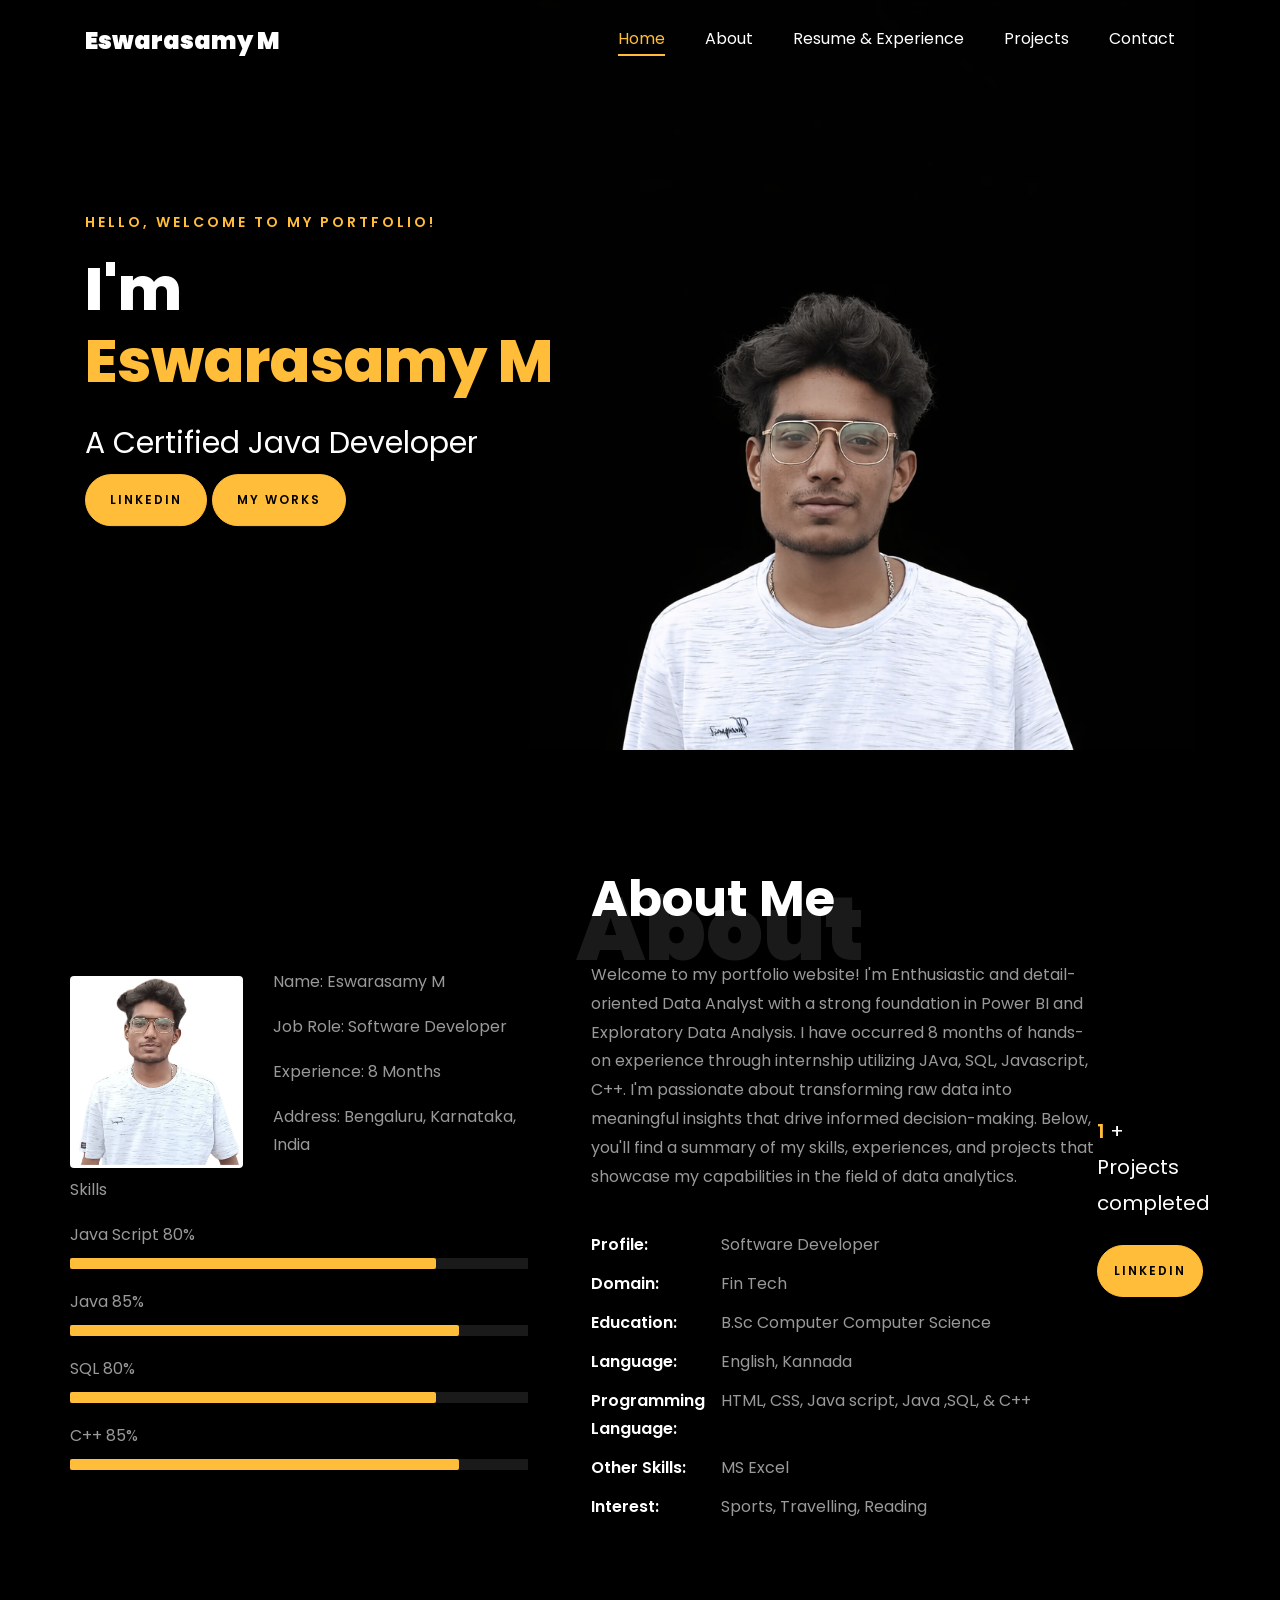
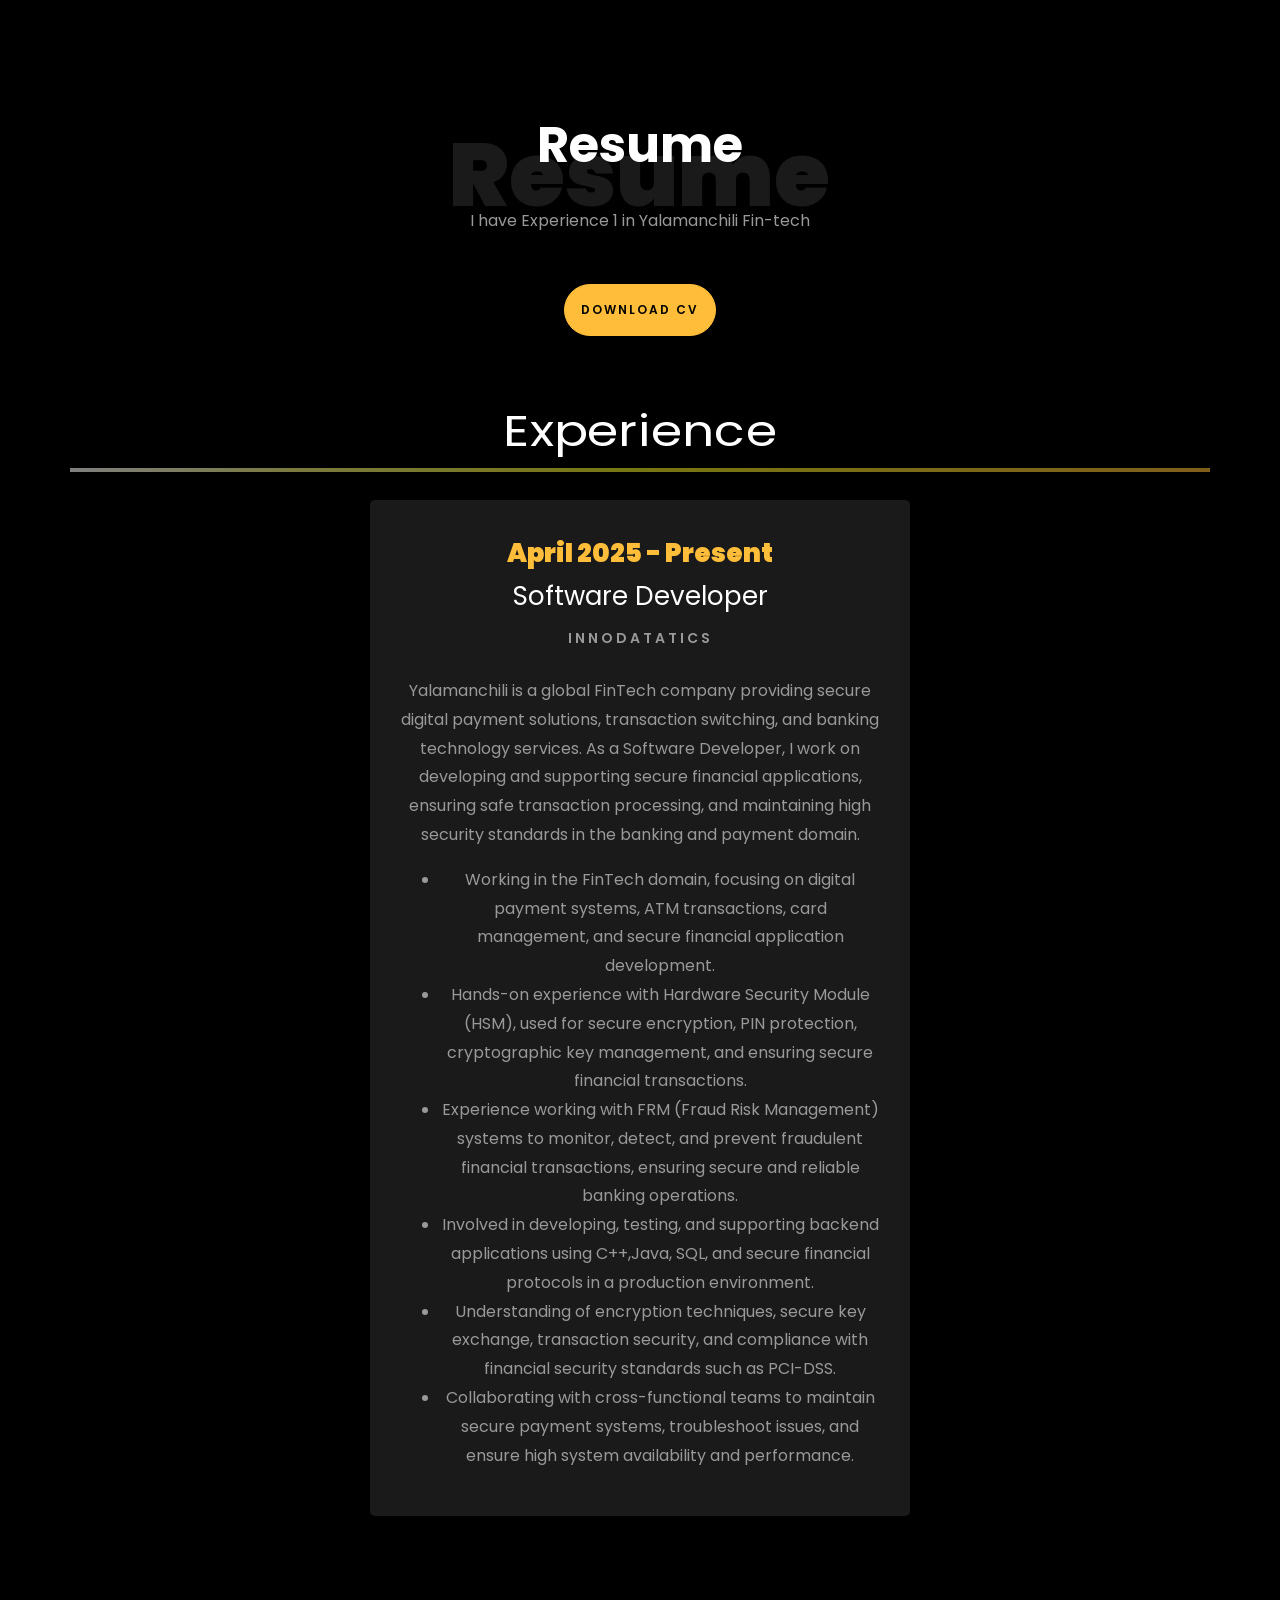
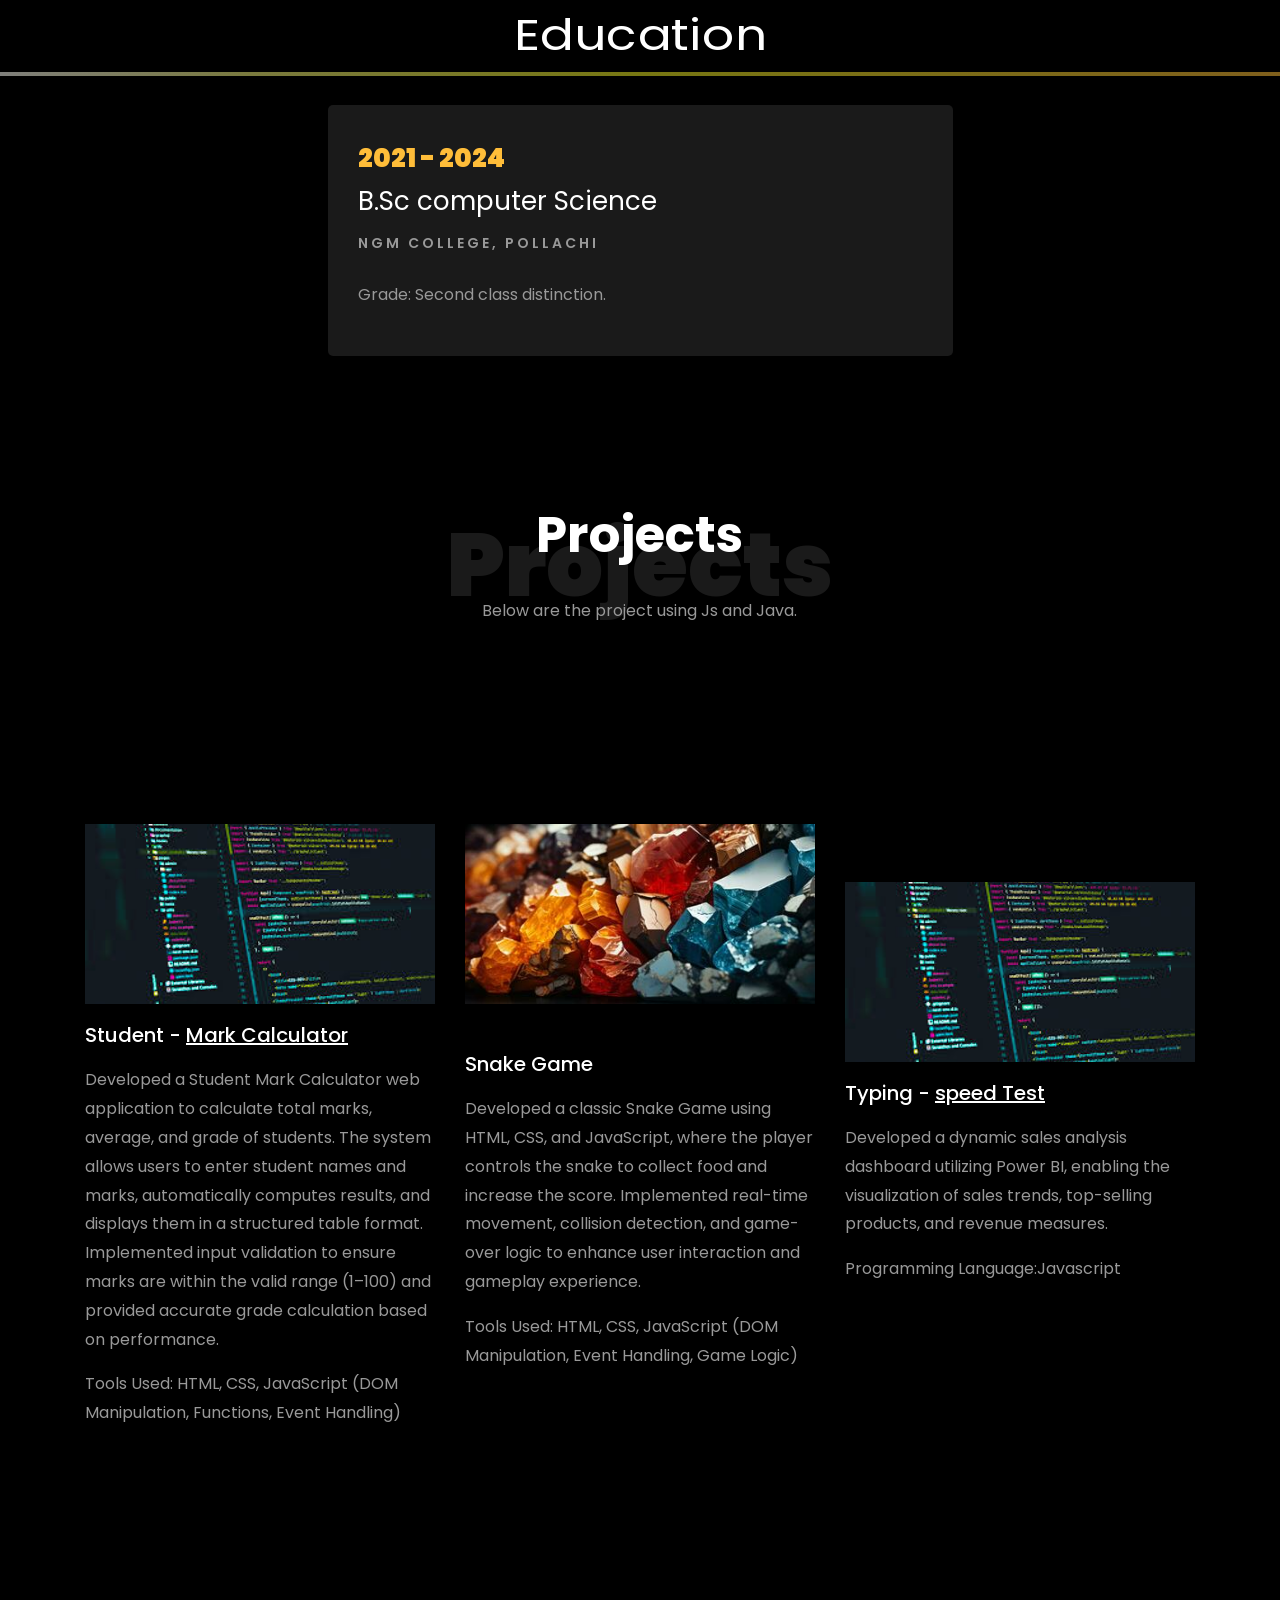
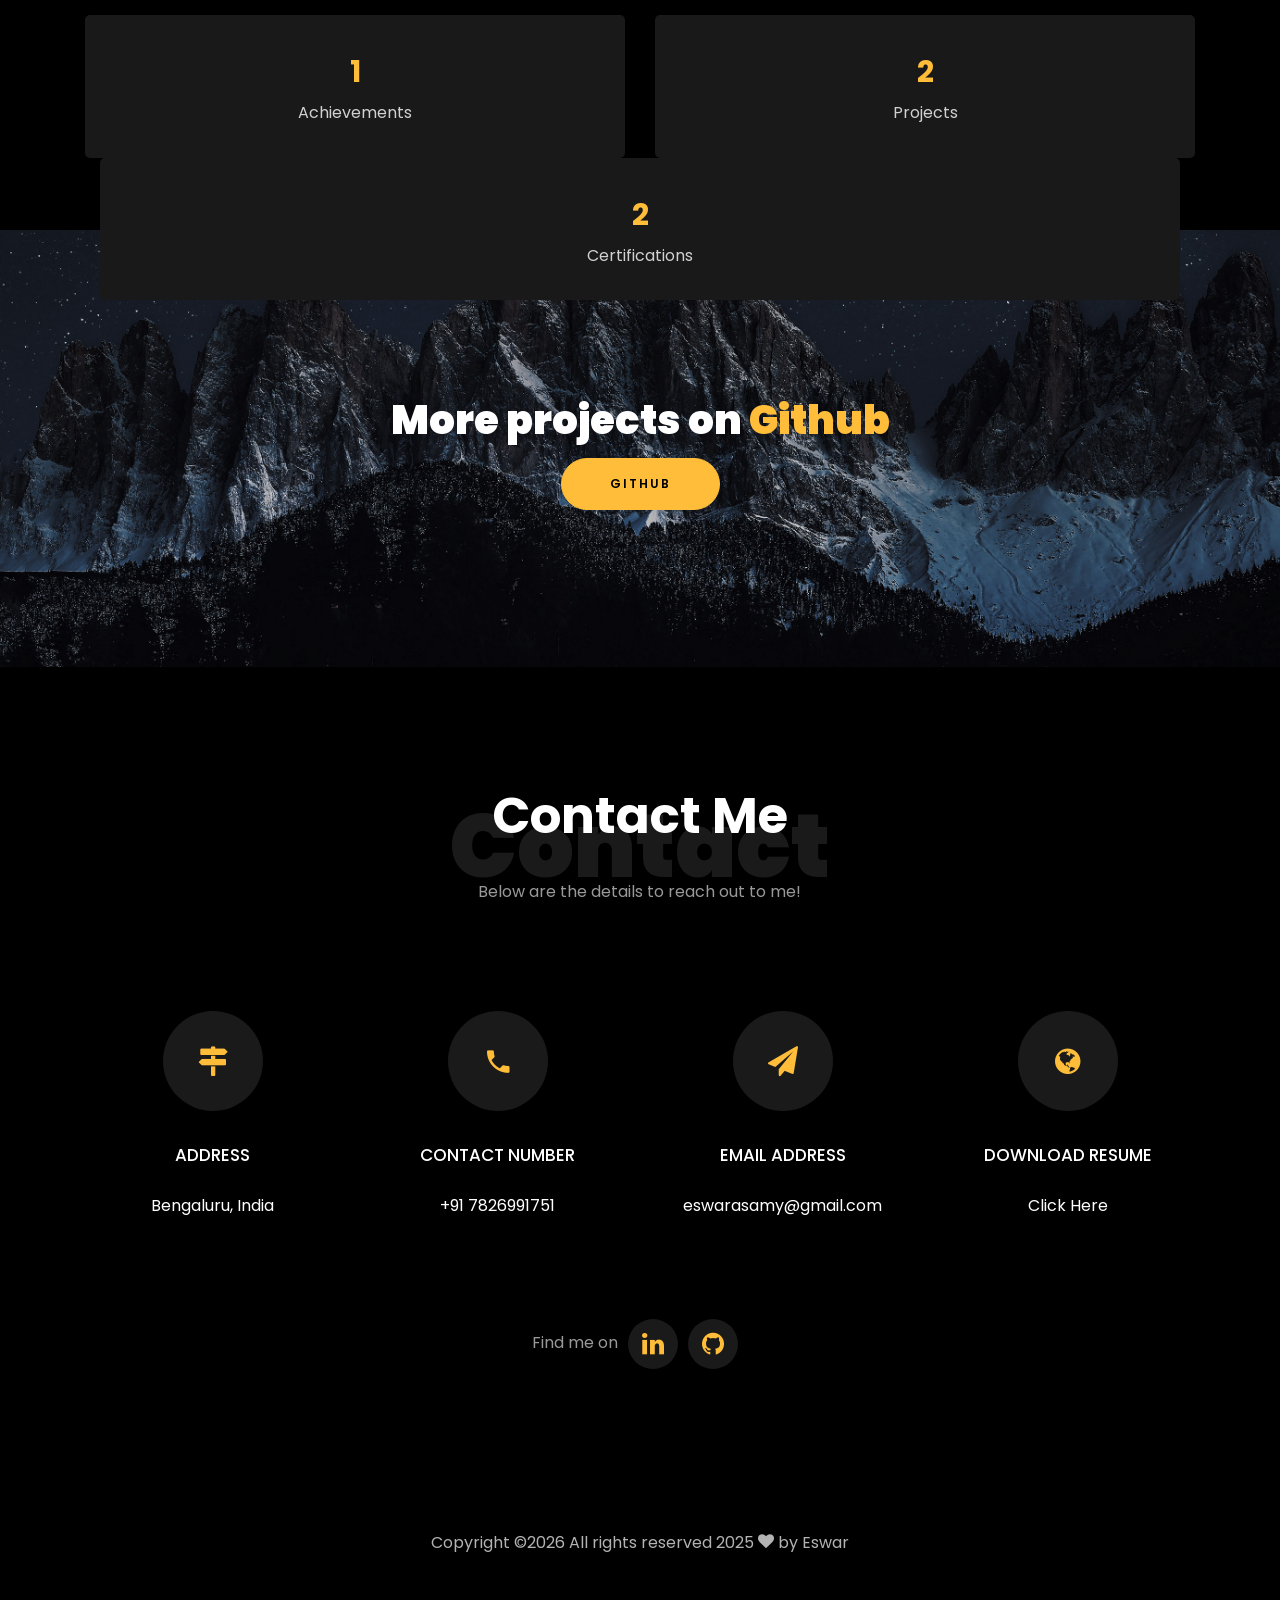
==== commit 8b8d4fb4: "File Added" ====
--- a/index.html
+++ b/index.html
@@ -3,6 +3,7 @@
   <head>
     <title>Eswarsamy M</title>
     <meta charset="utf-8">
+	<link rel="icon" type="image/png" href="./images/Eswarasamy.PNG">
     <meta name="viewport" content="width=device-width, initial-scale=1, shrink-to-fit=no">
     
     <link href="https://fonts.googleapis.com/css?family=Poppins:100,200,300,400,500,600,700,800,900" rel="stylesheet">
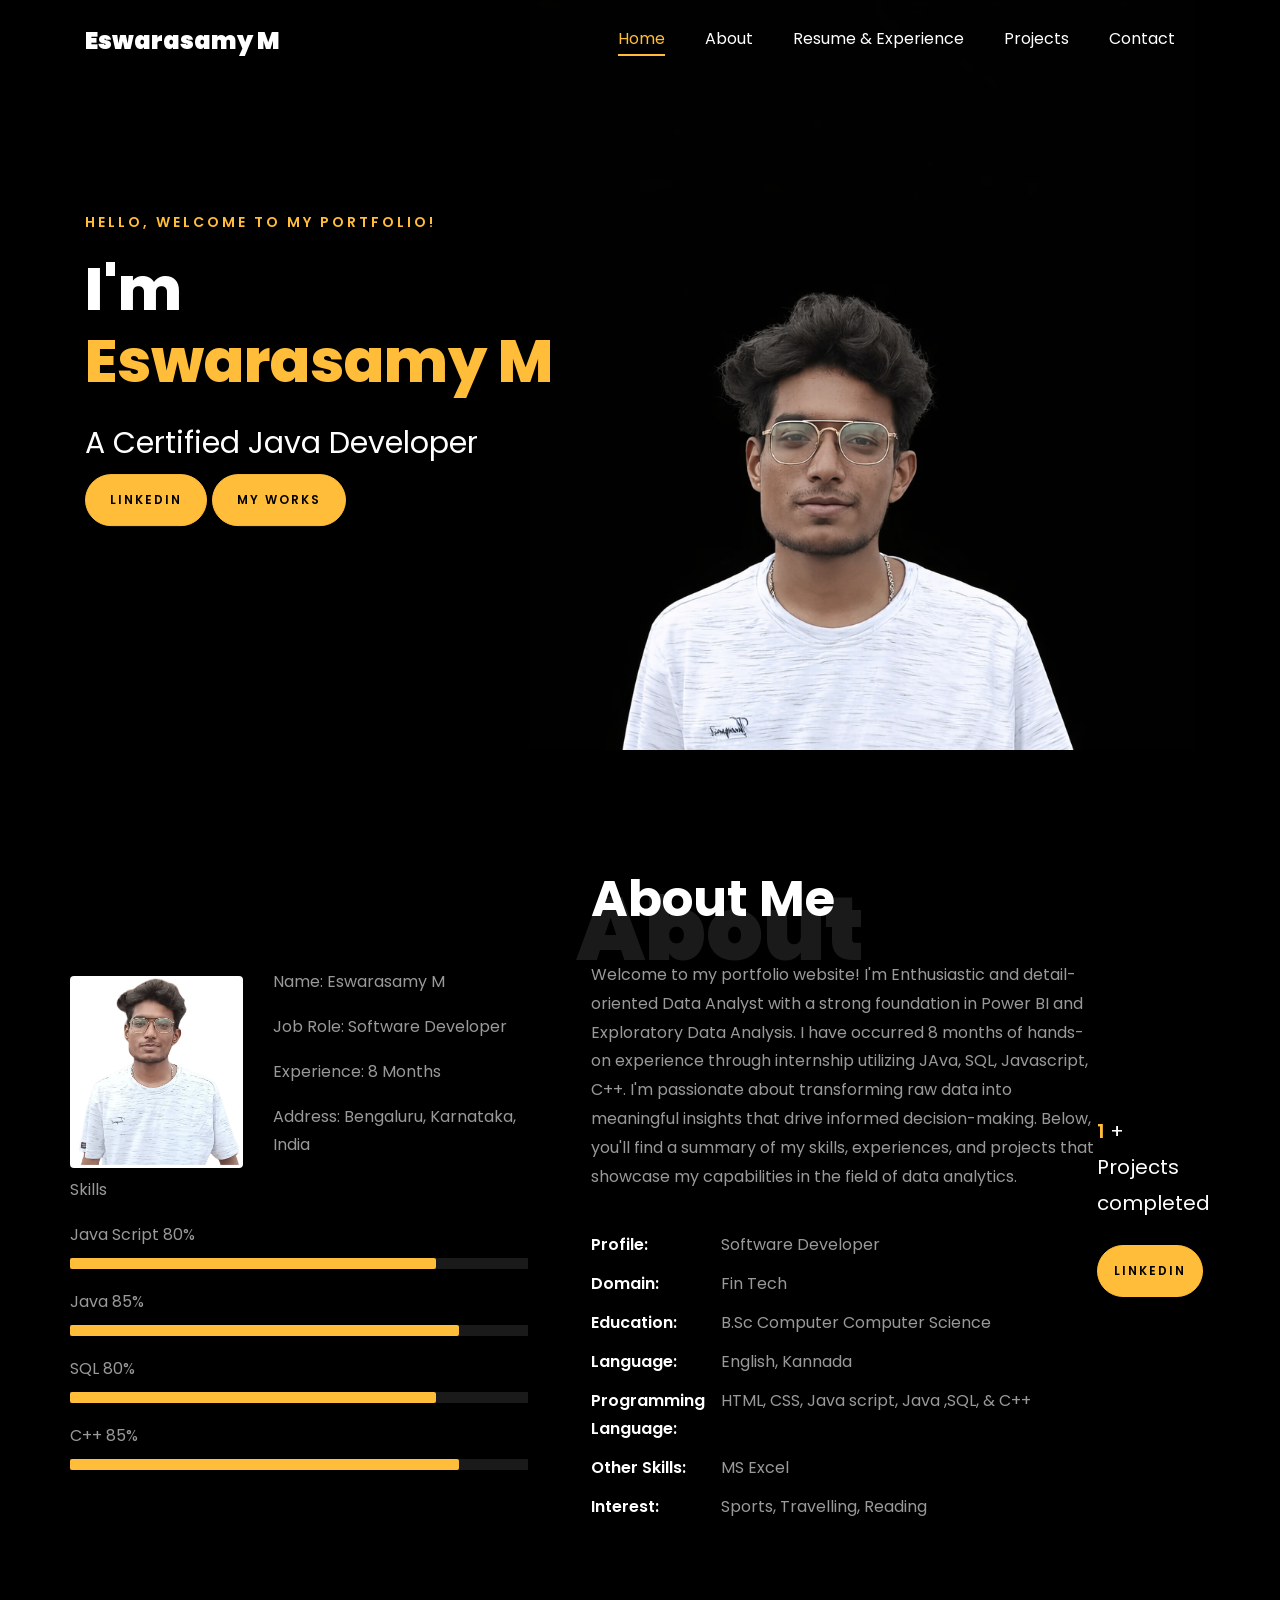
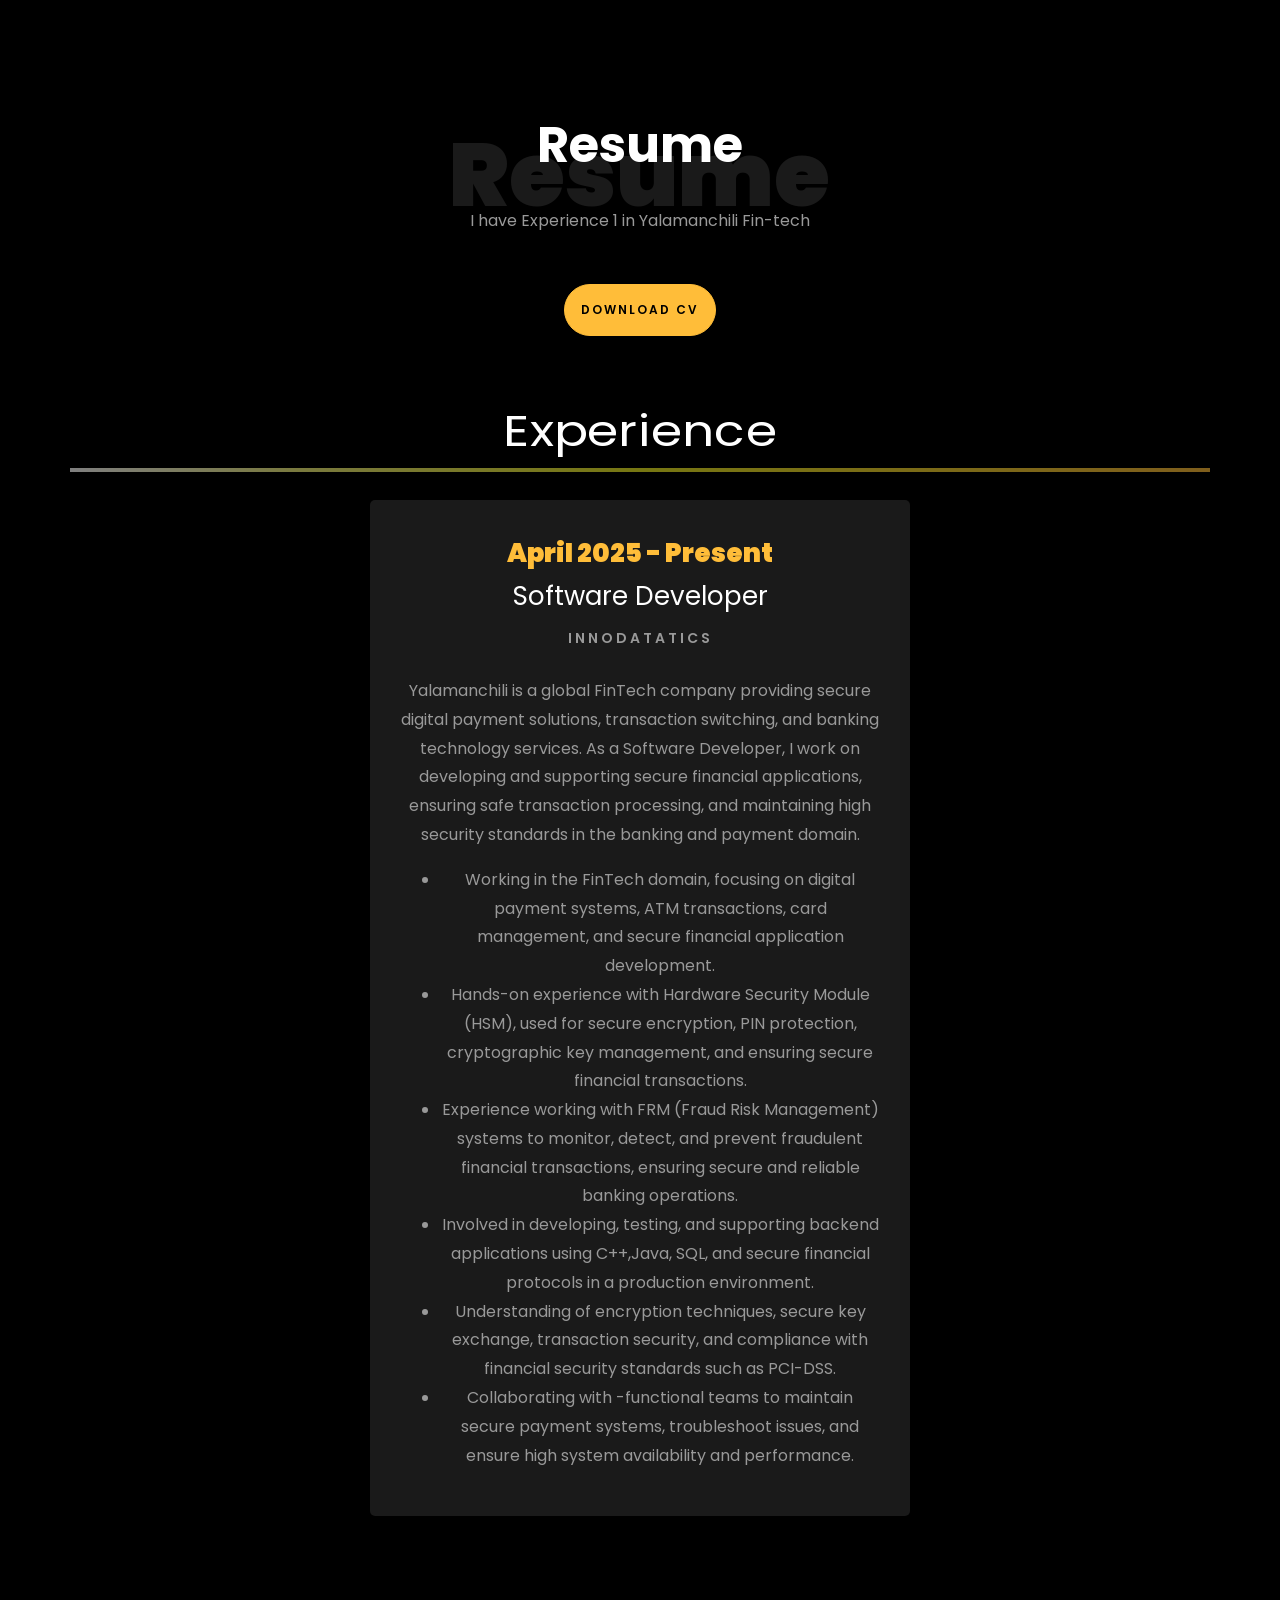
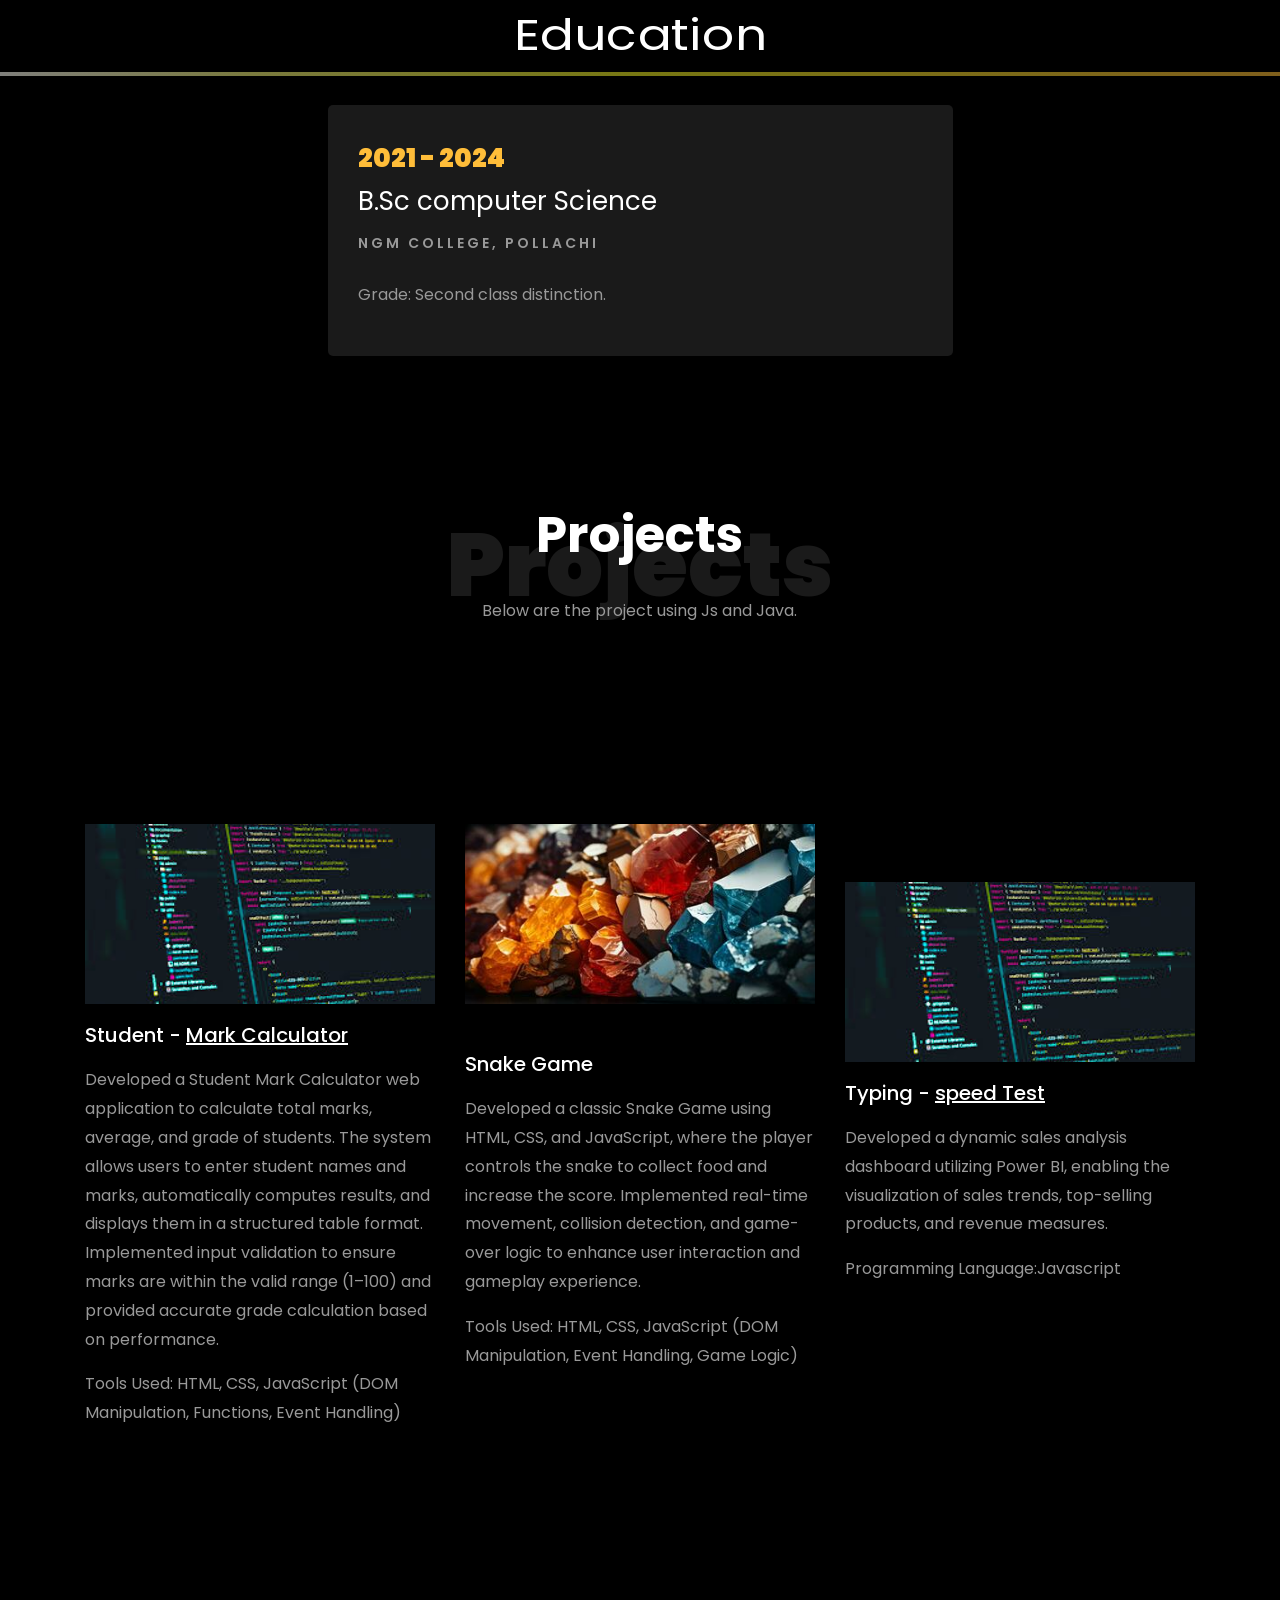
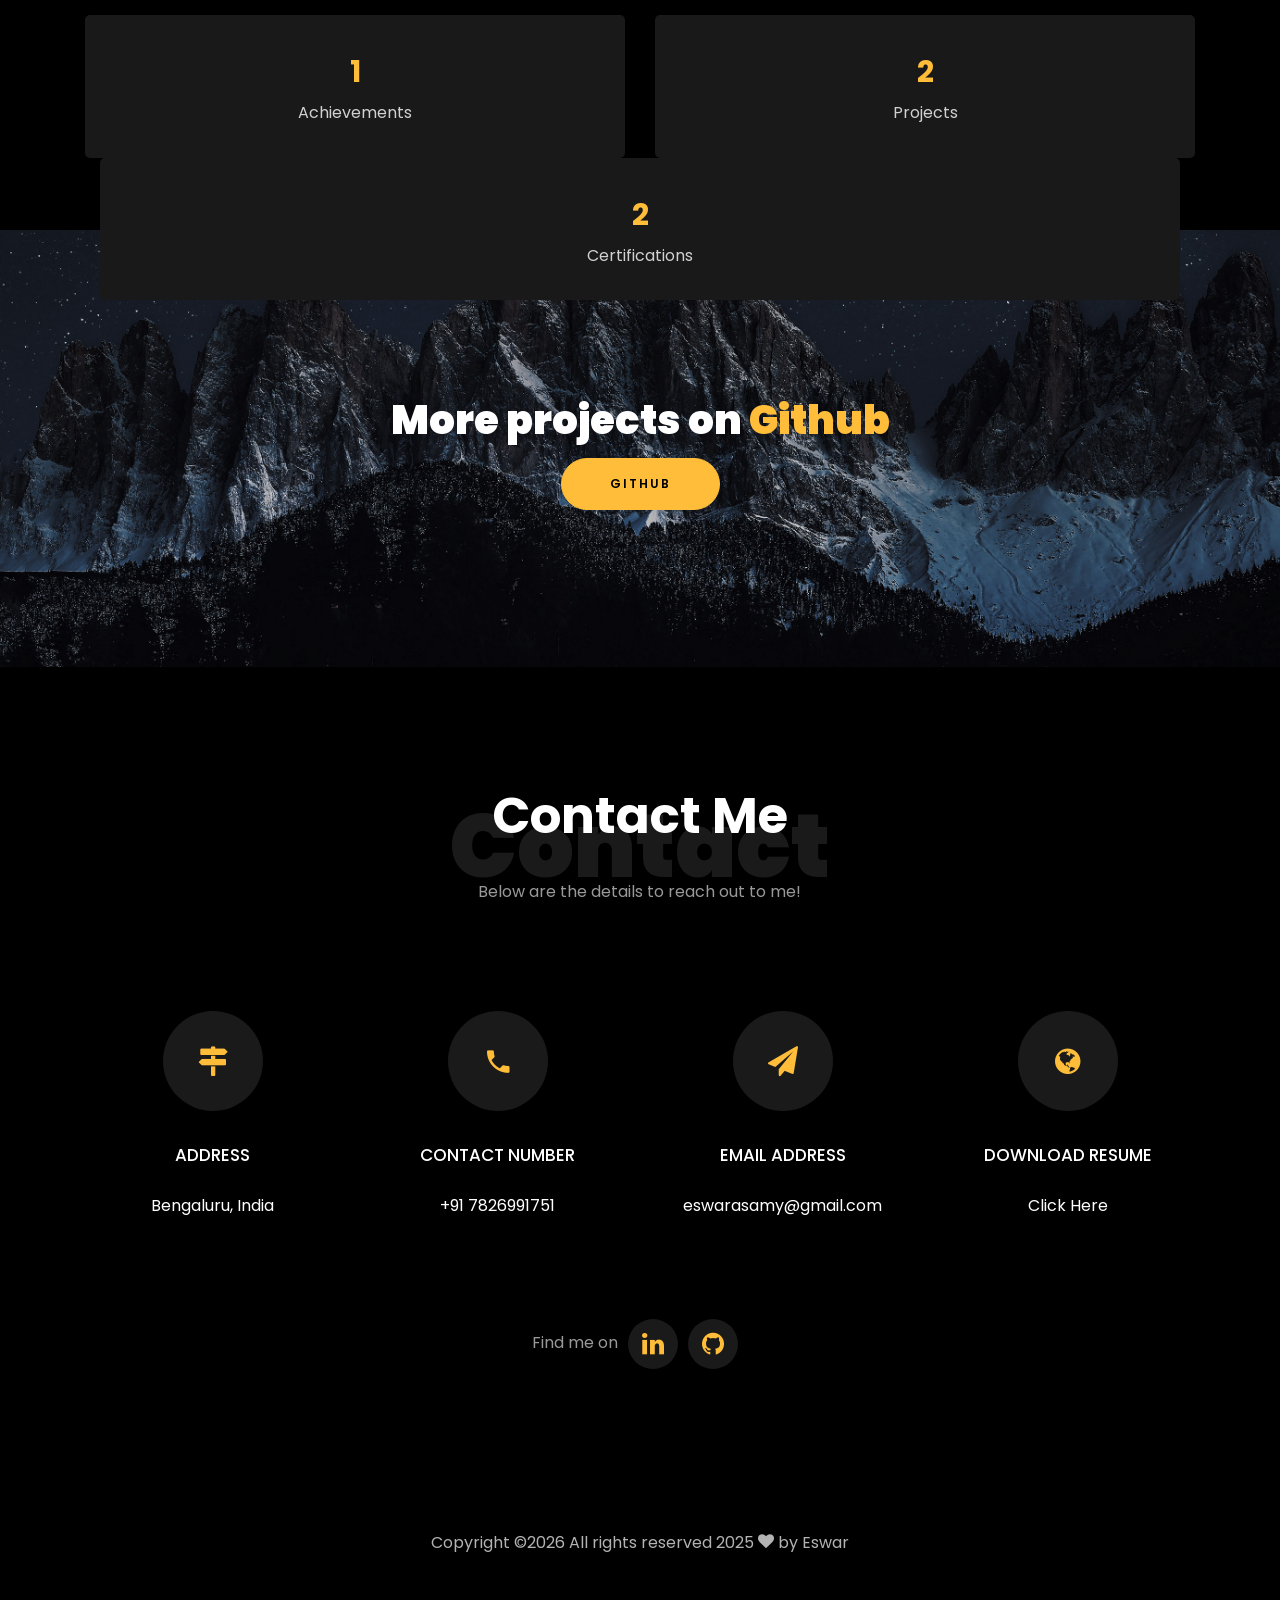
==== commit acb5f775: "git modified" ====
--- a/index.html
+++ b/index.html
@@ -3,7 +3,7 @@
   <head>
     <title>Eswarsamy M</title>
     <meta charset="utf-8">
-	<link rel="icon" type="image/png" href="./images/Eswarasamy.PNG">
+	<link rel="icon" type="image/png" href="./images/ESwarsamy_crop.jpeg">
     <meta name="viewport" content="width=device-width, initial-scale=1, shrink-to-fit=no">
     
     <link href="https://fonts.googleapis.com/css?family=Poppins:100,200,300,400,500,600,700,800,900" rel="stylesheet">
@@ -370,7 +370,7 @@
 
     <li>Understanding of encryption techniques, secure key exchange, transaction security, and compliance with financial security standards such as PCI-DSS.</li>
 
-    <li>Collaborating with cross-functional teams to maintain secure payment systems, troubleshoot issues, and ensure high system availability and performance.</li>
+    <li>Collaborating with -functional teams to maintain secure payment systems, troubleshoot issues, and ensure high system availability and performance.</li>
 
 </ul>
 
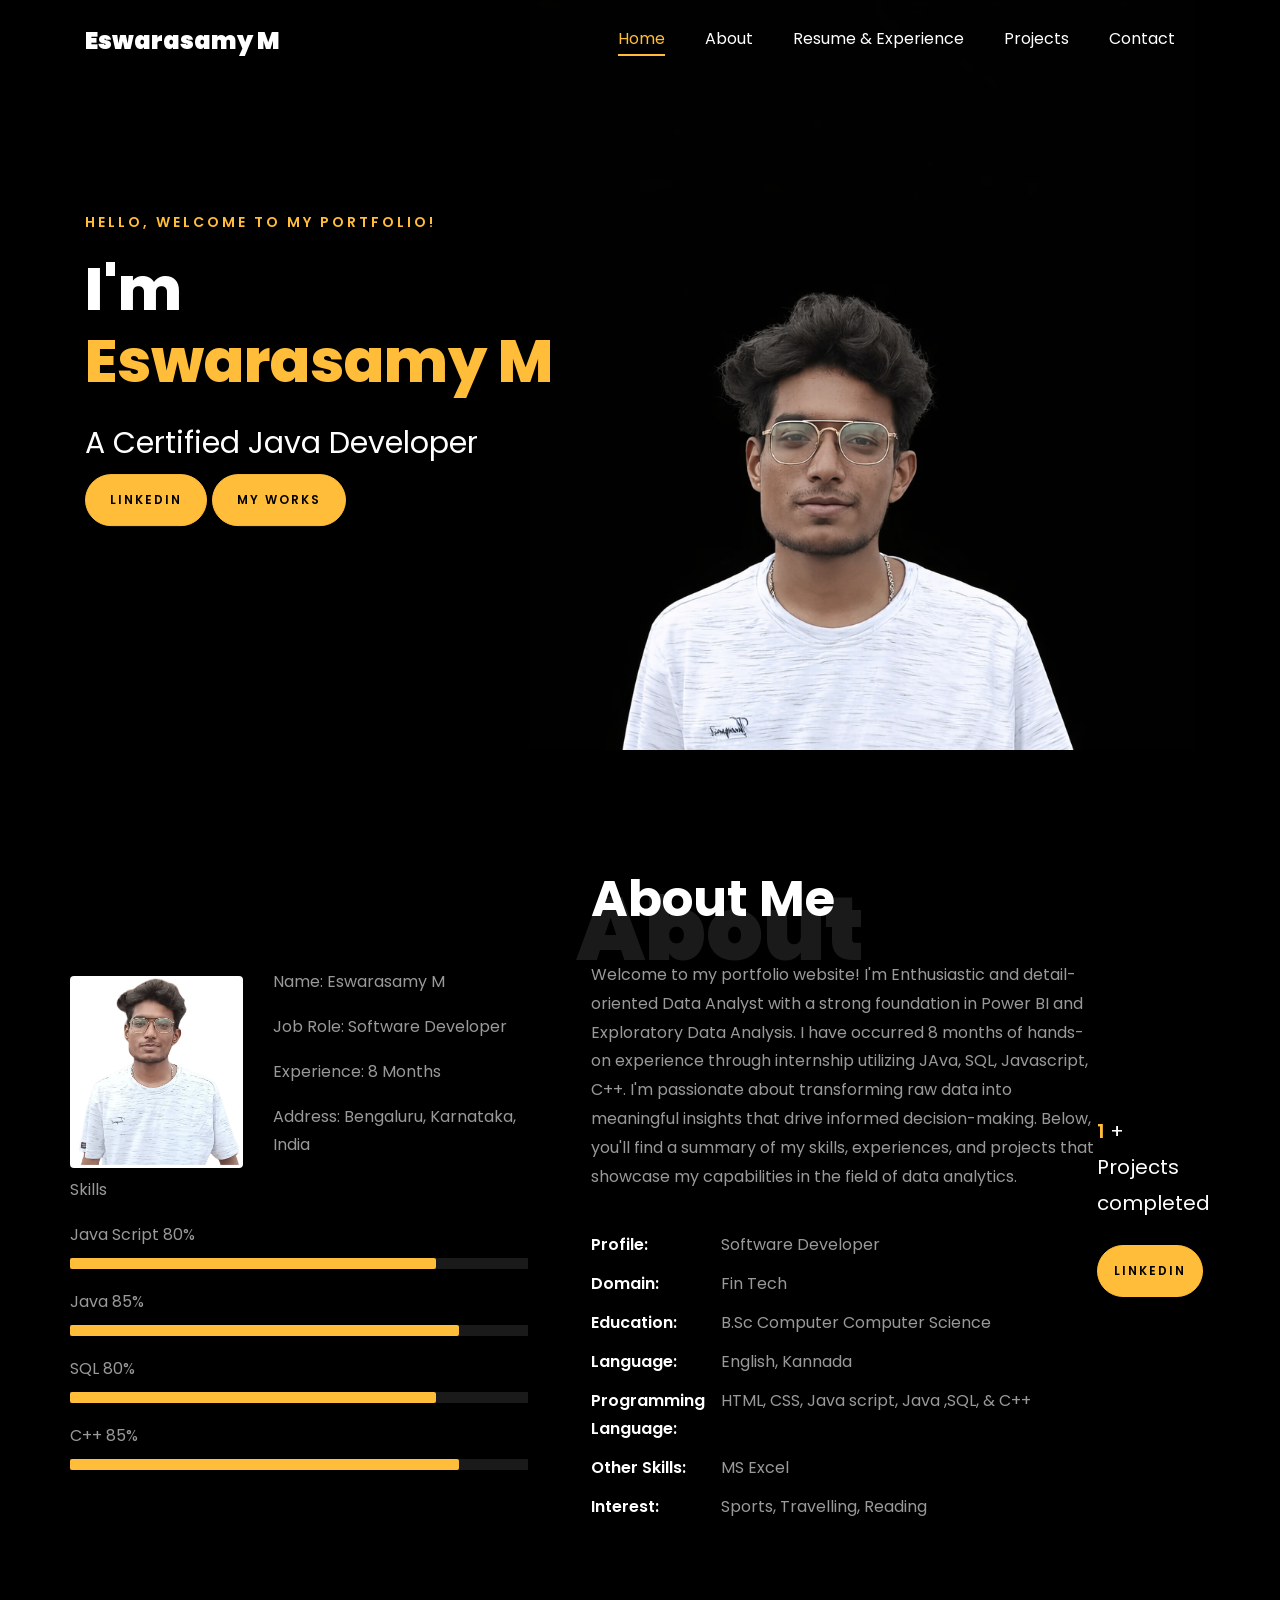
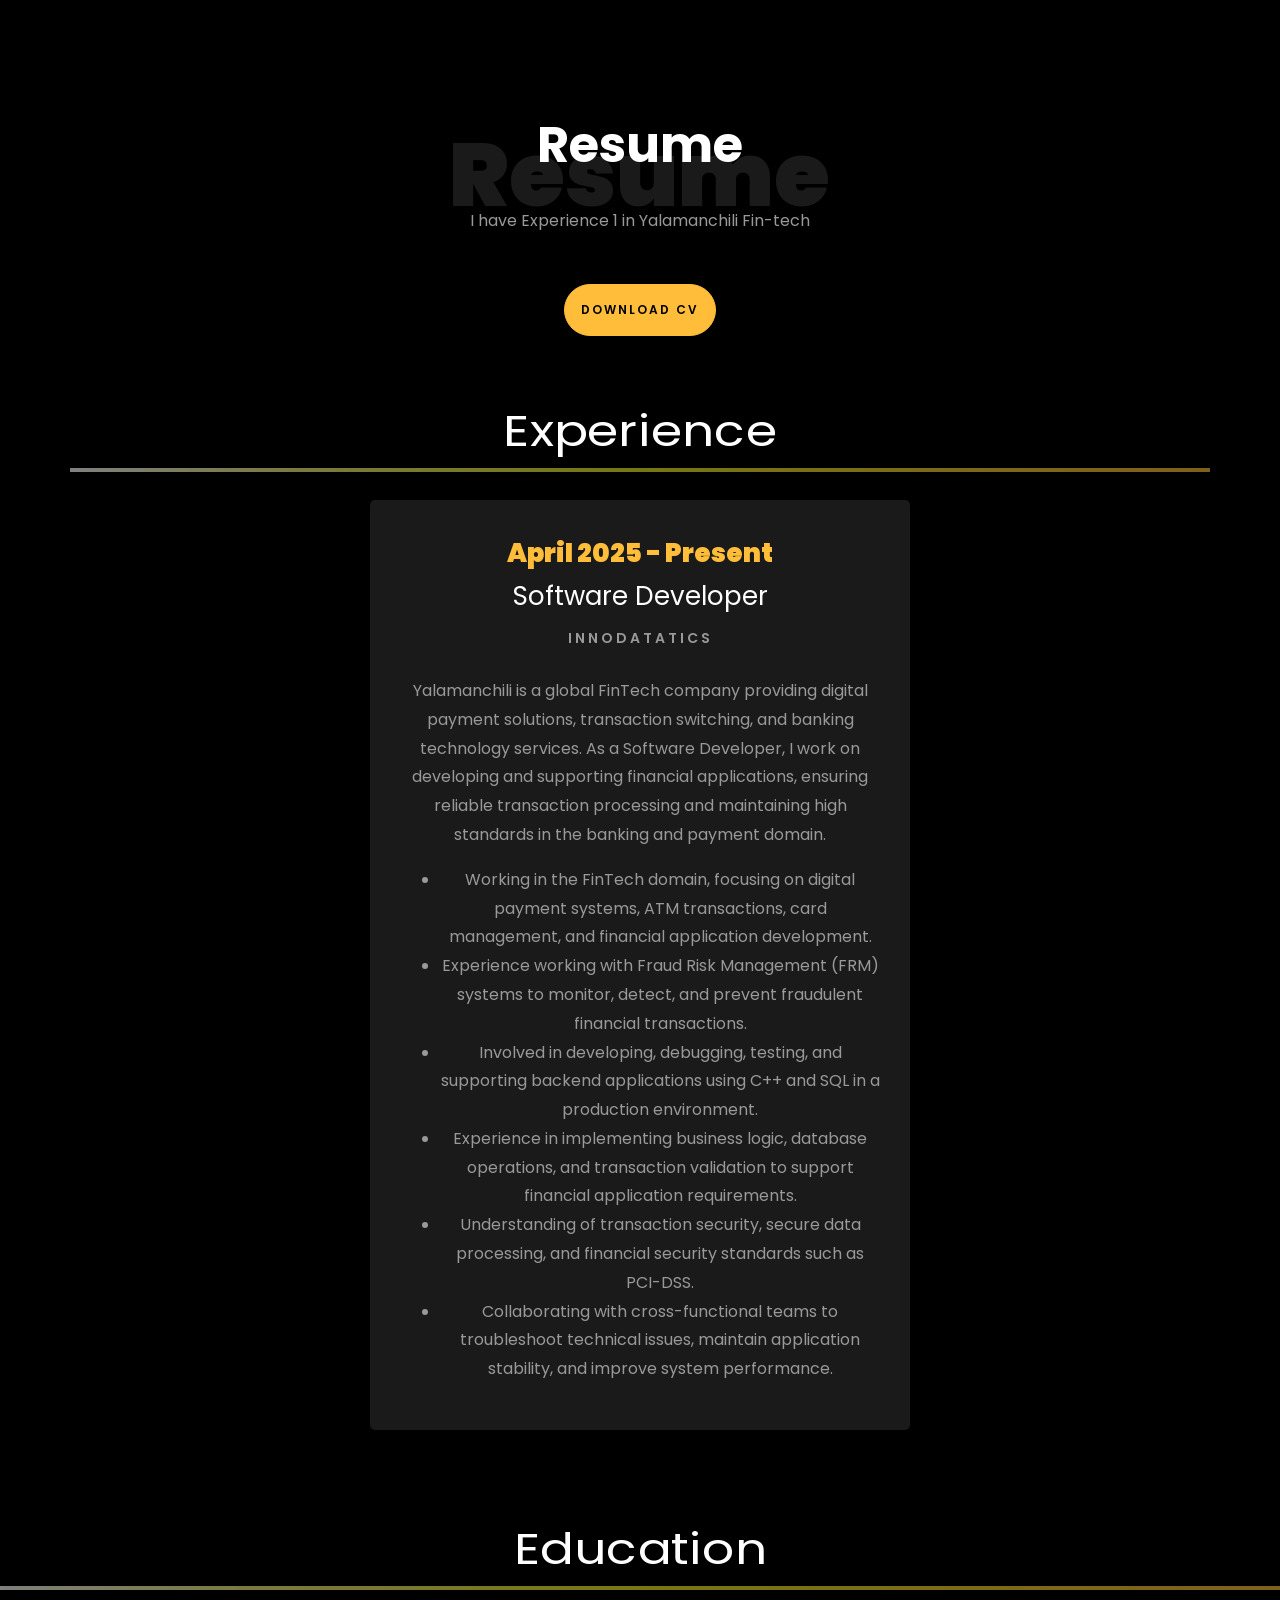
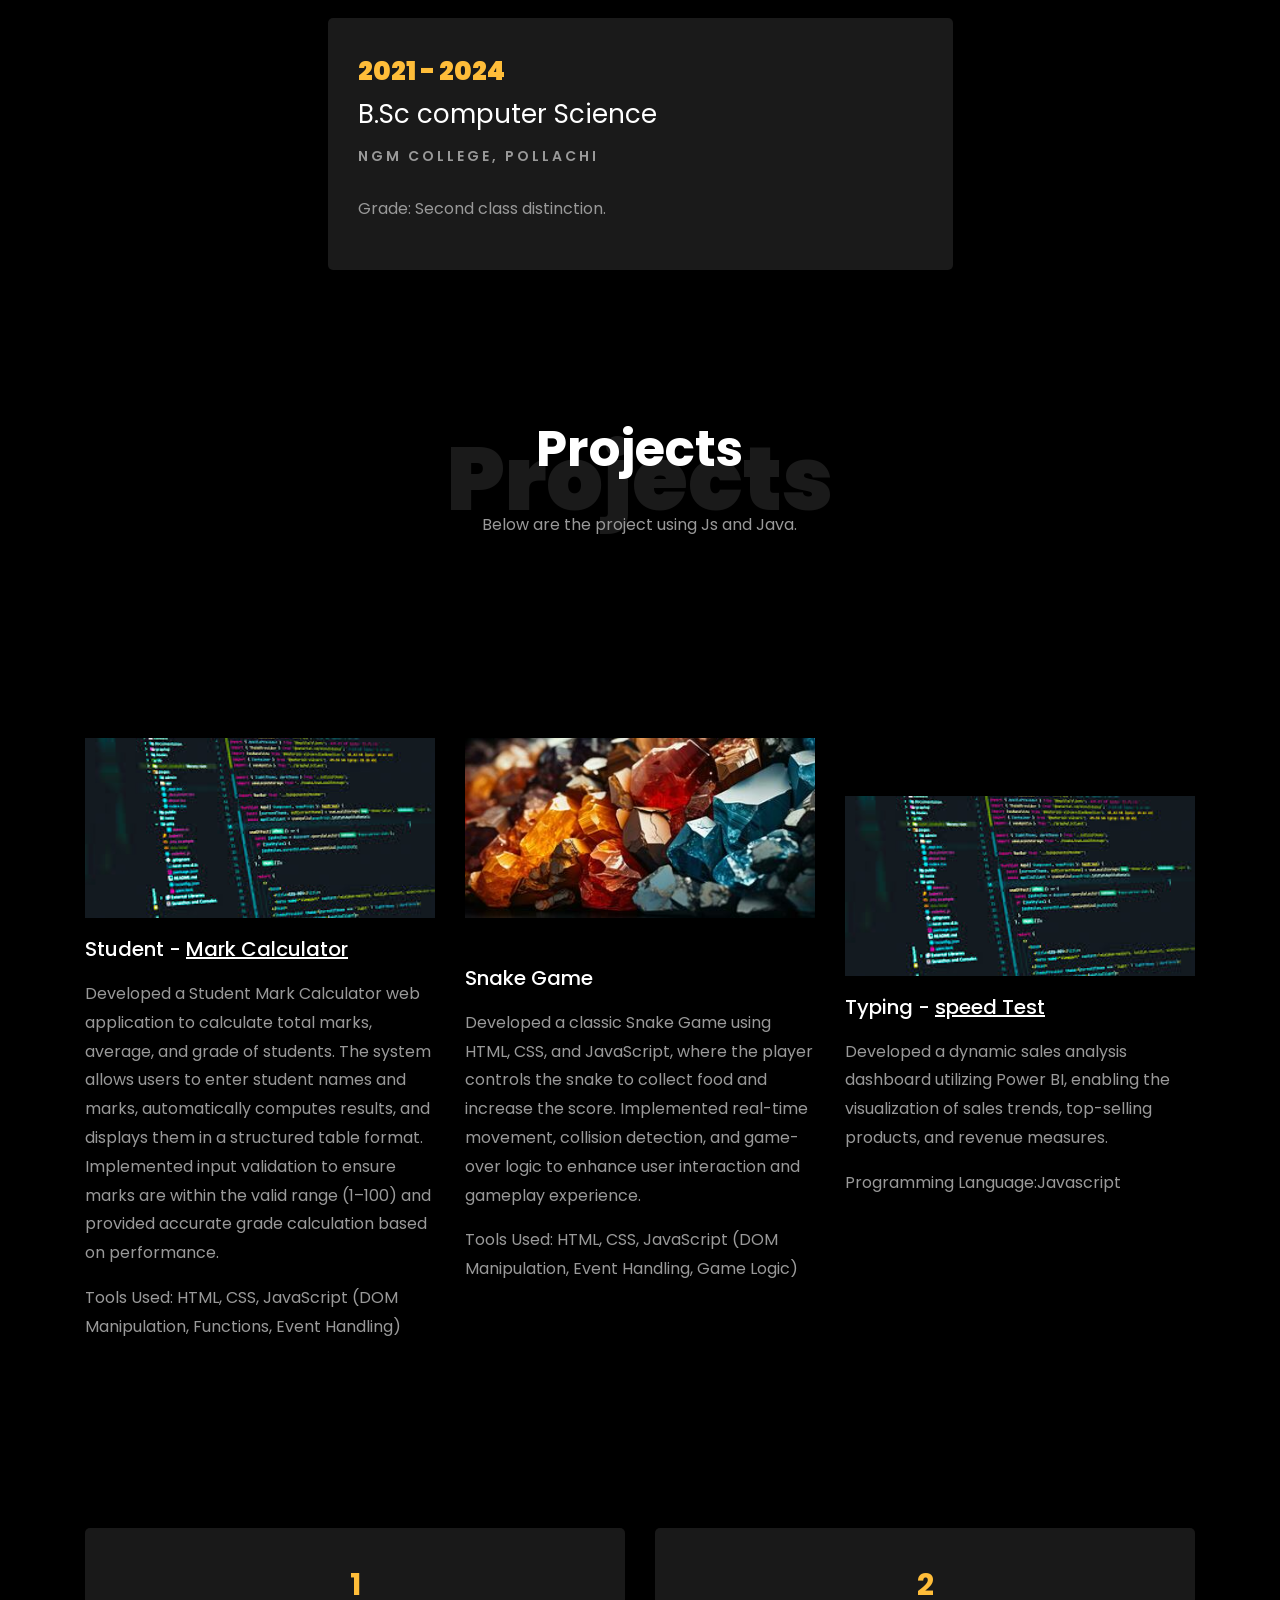
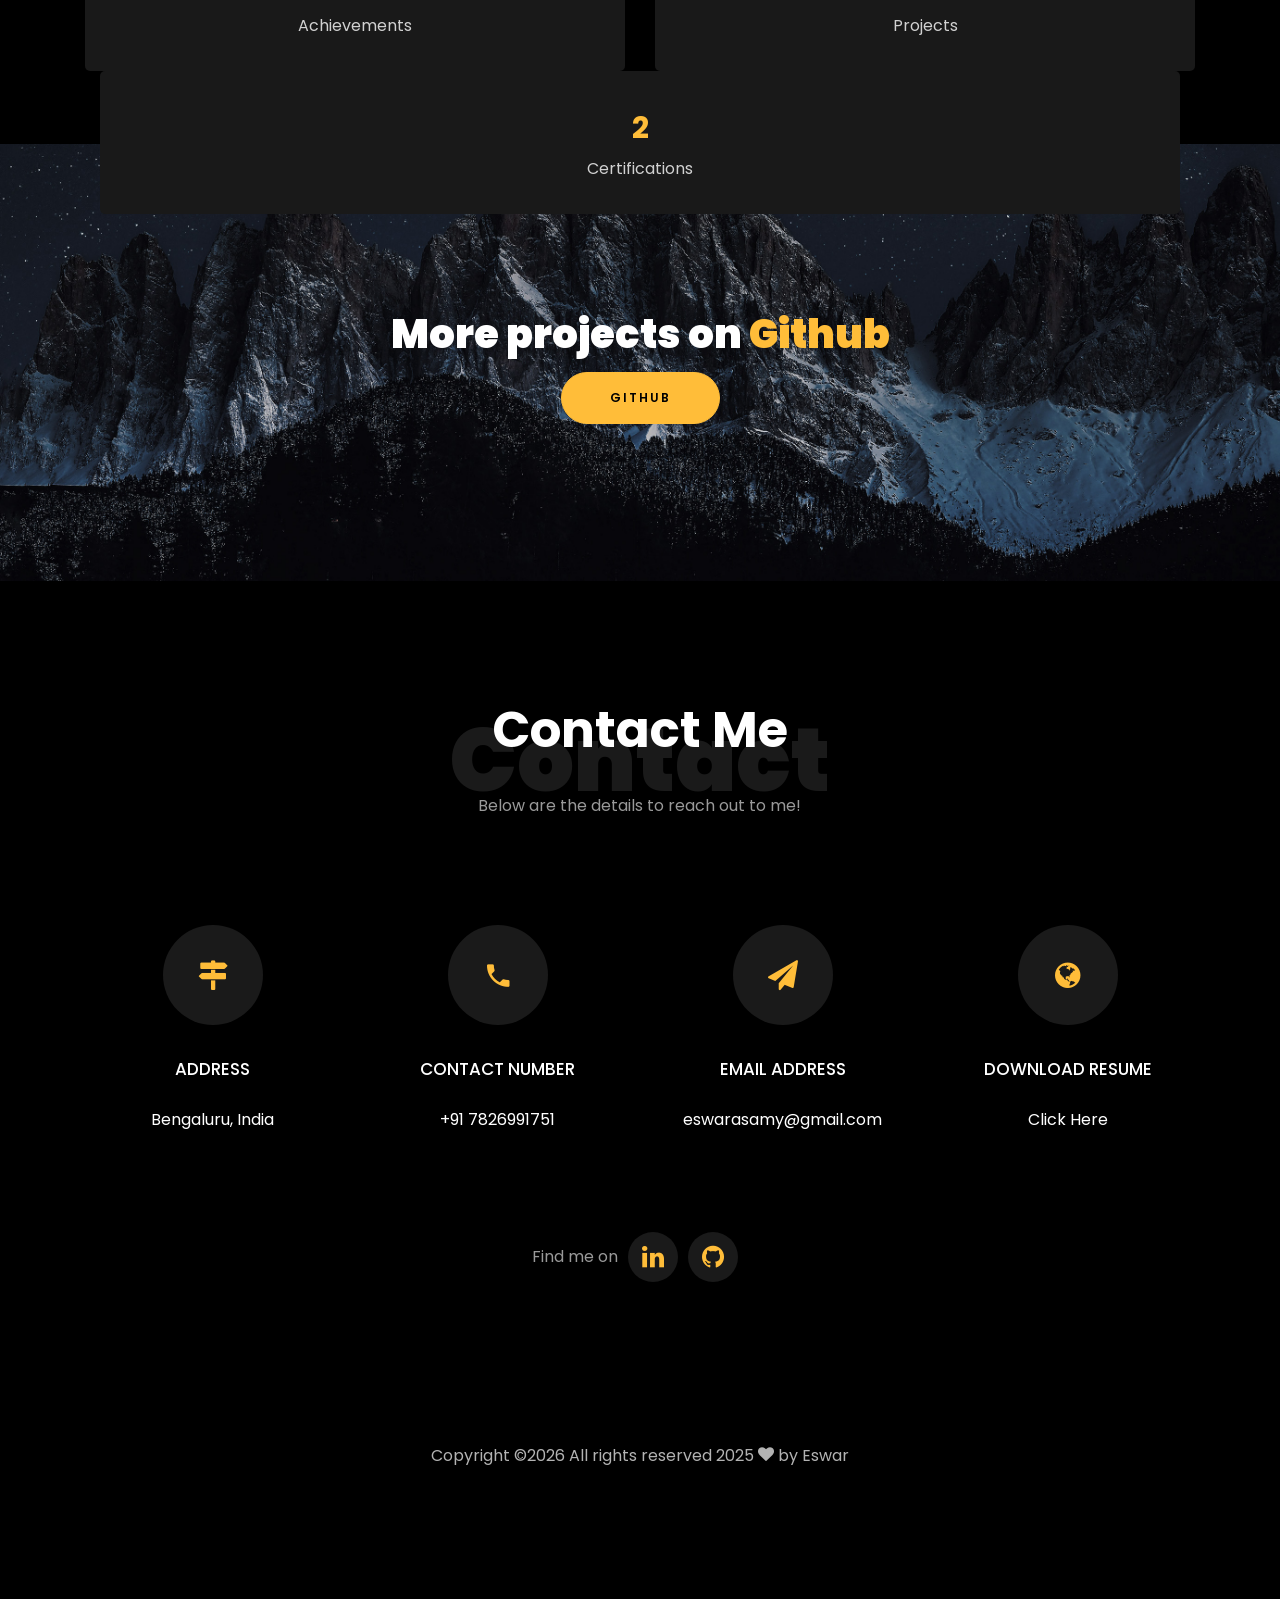
==== commit 413285a4: "git Commited" ====
--- a/index.html
+++ b/index.html
@@ -355,23 +355,22 @@
             <h2>Software Developer</h2>
             <span class="position">Innodatatics</span>
             <p class="mt-4">
-    Yalamanchili is a global FinTech company providing secure digital payment solutions, transaction switching, and banking technology services. As a Software Developer, I work on developing and supporting secure financial applications, ensuring safe transaction processing, and maintaining high security standards in the banking and payment domain.
+    <p>
+    Yalamanchili is a global FinTech company providing digital payment solutions, transaction switching, and banking technology services. As a Software Developer, I work on developing and supporting financial applications, ensuring reliable transaction processing and maintaining high standards in the banking and payment domain.
 </p>
 
 <ul class="text-start">
-
-    <li>Working in the FinTech domain, focusing on digital payment systems, ATM transactions, card management, and secure financial application development.</li>
-
-    <li>Hands-on experience with Hardware Security Module (HSM), used for secure encryption, PIN protection, cryptographic key management, and ensuring secure financial transactions.</li>
-
-    <li>Experience working with FRM (Fraud Risk Management) systems to monitor, detect, and prevent fraudulent financial transactions, ensuring secure and reliable banking operations.</li>
-
-    <li>Involved in developing, testing, and supporting backend applications using C++,Java, SQL, and secure financial protocols in a production environment.</li>
-
-    <li>Understanding of encryption techniques, secure key exchange, transaction security, and compliance with financial security standards such as PCI-DSS.</li>
-
-    <li>Collaborating with -functional teams to maintain secure payment systems, troubleshoot issues, and ensure high system availability and performance.</li>
-
+    <li>Working in the FinTech domain, focusing on digital payment systems, ATM transactions, card management, and financial application development.</li>
+
+    <li>Experience working with Fraud Risk Management (FRM) systems to monitor, detect, and prevent fraudulent financial transactions.</li>
+
+    <li>Involved in developing, debugging, testing, and supporting backend applications using C++ and SQL in a production environment.</li>
+
+    <li>Experience in implementing business logic, database operations, and transaction validation to support financial application requirements.</li>
+
+    <li>Understanding of transaction security, secure data processing, and financial security standards such as PCI-DSS.</li>
+
+    <li>Collaborating with cross-functional teams to troubleshoot technical issues, maintain application stability, and improve system performance.</li>
 </ul>
 
 
